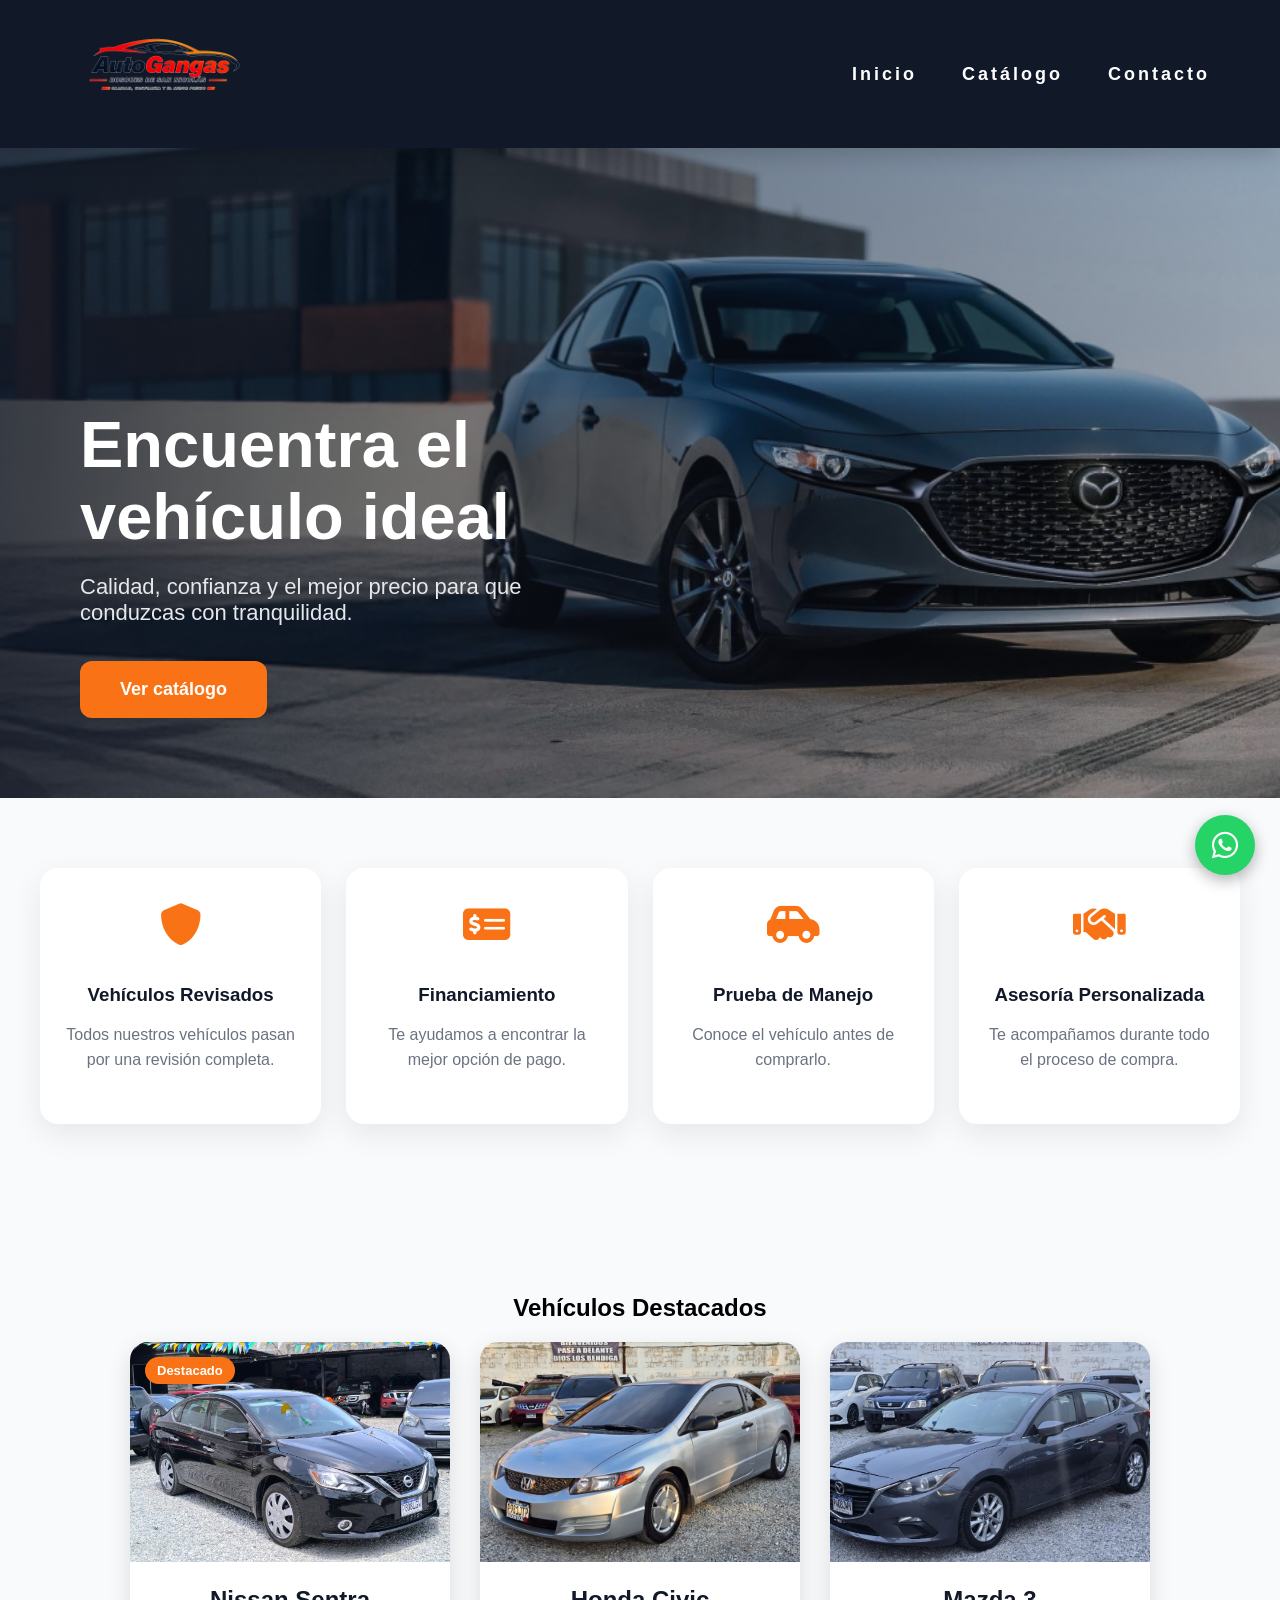
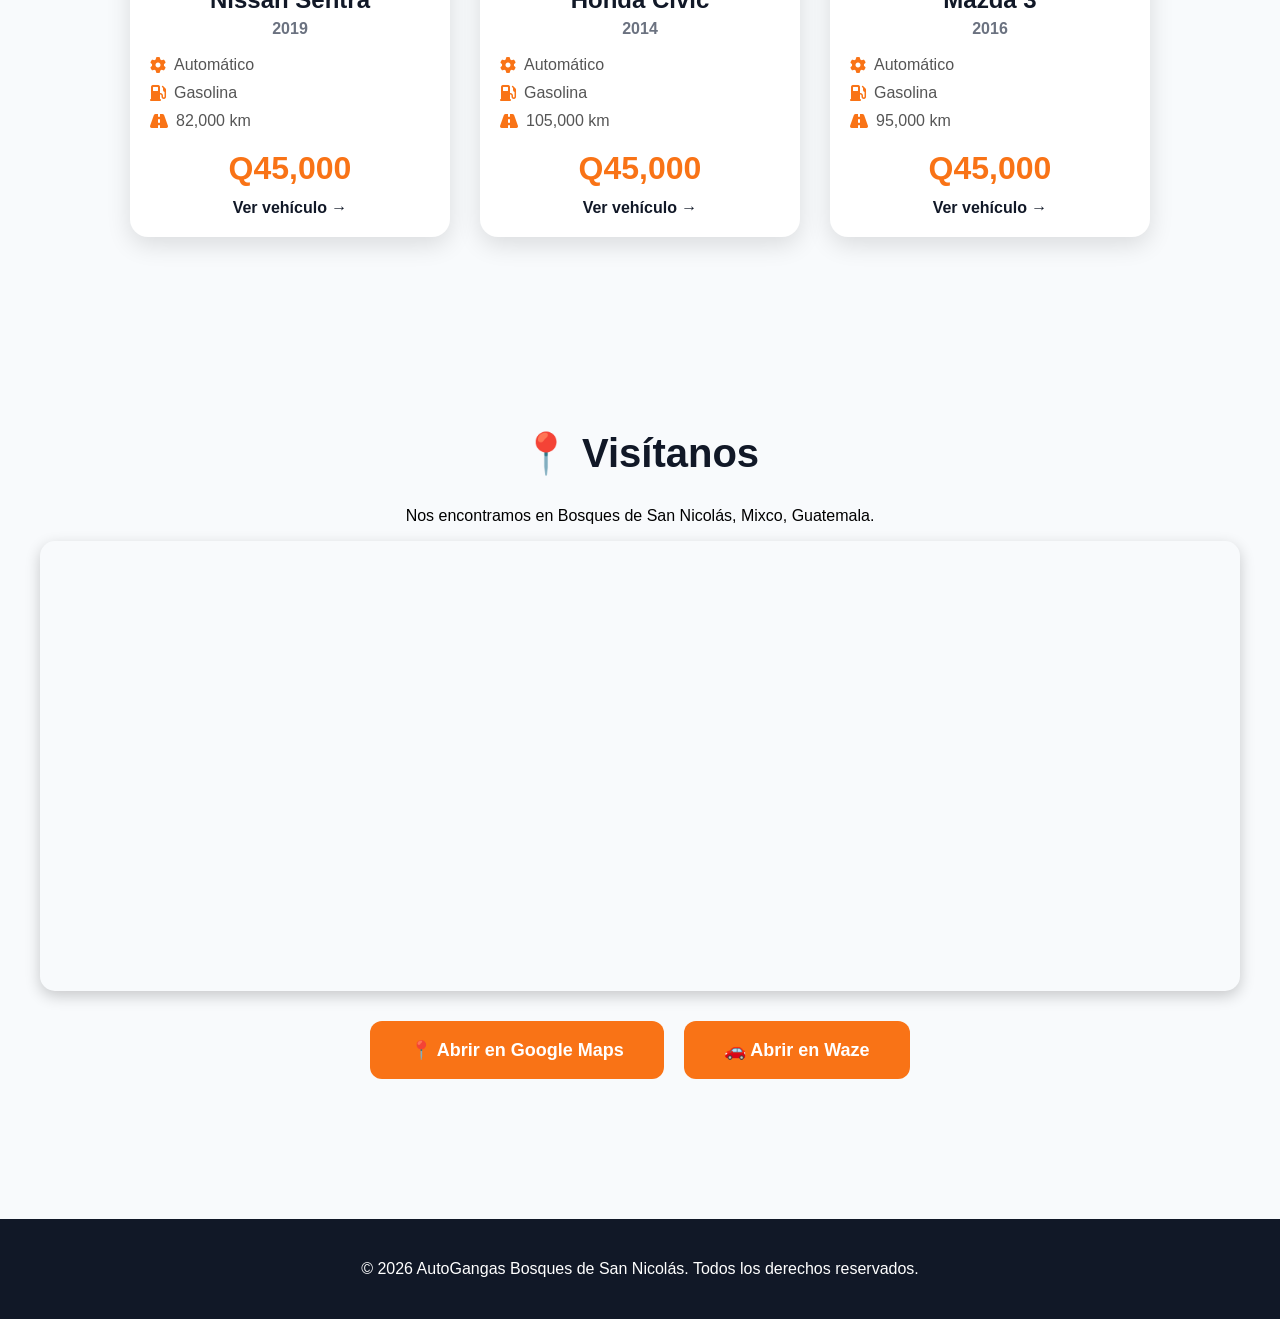
==== index.html @ d7d87138 "Primer commit del proyecto AutoGangas" ====
<!DOCTYPE html>
<html lang="es">
<head>
    <meta charset="UTF-8">
    <meta name="viewport" content="width=device-width, initial-scale=1.0">
    <title>AutoGangas Bosques de San Nicolas</title>
    <link rel="stylesheet" href="https://cdnjs.cloudflare.com/ajax/libs/font-awesome/6.7.2/css/all.min.css">
    <style>
body{
    margin: 0;
    font-family: arial,sans-serif;
    background-color: #f8fafc;
}
.encabezado{
    position:sticky;
    top:0;
    z-index:1000;
    display:flex;
    justify-content:space-between;
    align-items:center;
    padding:12px 70px;
    background:#111827;
    backdrop-filter:blur(8px);
    box-shadow:0 8px 20px rgba(0,0,0,.15);
}
nav{
    display:flex;
    gap:45px;
    align-items: center;
}
nav a{
    position:relative;
    text-decoration:none;
    color:white;
    font-size:18px;
    font-weight:600;
    letter-spacing: 3px;
    transition:.3s;
}
nav a.activo{
    color:#F97316;
}
nav a.activo::after{
    width:100%;
}
.hero{
    position:relative;
    height:580px;
    overflow:hidden;
}
.hero img{
    width:100%;
    height:100%;
    object-fit:cover;
    display:block;
}
    .hero::before{
    content:"";
    position:absolute;
    inset:0;
    background:linear-gradient(
        90deg,
        rgba(17,24,39,.75) 0%,
        rgba(17,24,39,.45) 35%,
        rgba(17,24,39,.15) 100%
    );
    z-index:1;
}
.hero-contenido{
    position:absolute;
    top:50%;
    left:80px;
    transform:translateY(-50%);
    color:white;
    max-width:600px;
}
.hero-contenido h1{
    font-size:68px;
    margin:0;
    line-height:1.1;
}
.hero-contenido p{
     position:absolute;
    left:60px;
    bottom:80px;
    max-width:520px;
}
.boton{
    display:inline-block;
    background:#F97316;
    color:white;
    text-decoration:none;
    padding:18px 40px;
    border-radius:12px;
    font-size:18px;
    font-weight:bold;
    transition:.3s;
}
.boton:hover{
    background:#EA580C;
    transform:translateY(-3px);
    box-shadow:0 12px 30px rgba(249,115,22,.35);
}
.vehiculos{
    padding:80px 40px;
    text-align:center;
    flex-wrap: wrap;
    
}
.footer{
    background:#111827;
    color:white;
    text-align:center;
    padding:25px;
    margin-top:60px;
}
.ubicacion{
    padding:80px 40px;
    text-align:center;
}

.ubicacion h2{
    font-size:40px;
    margin-bottom:30px;
    color:#111827;
}

.ubicacion iframe{
    width:100%;
    max-width:1200px;
    height:450px;
    border-radius:15px;
     display:block;
    margin:0 auto 30px auto;
    box-shadow:0 5px 15px rgba(0,0,0,0.2);
}
.botones-mapa{
    margin-top:25px;
    display:flex;
    justify-content:center;
    gap:20px;
    flex-wrap:wrap;
}
.whatsapp{
    position:fixed;
    right:25px;
    bottom:25px;
    width:60px;
    height:60px;
    background:#25D366;
    color:white;
    border-radius:50%;
    display:flex;
    justify-content:center;
    align-items:center;
    text-decoration:none;
    font-size:30px;
    box-shadow:0 5px 15px rgba(0,0,0,.3);
    z-index:999;
}

.whatsapp:hover{
    transform:scale(1.1);
}
.contenedor-cards{
    display:flex;
    justify-content:center;
    gap:30px;
    flex-wrap:wrap;
}

.card{
    width:320px;
    background:#fff;
    border-radius:18px;
    overflow:hidden;
    text-decoration:none;
    color:inherit;
    position:relative;
    box-shadow:0 8px 25px rgba(0,0,0,.12);
    transition:.3s;
}

.card:hover{
    transform:translateY(-10px);
    box-shadow:0 15px 35px rgba(0,0,0,.18);
}

.card img{
    width:100%;
    height:220px;
    object-fit:cover;
    transition:.3s;
}

.card:hover img{
    transform:scale(1.05);
}

.contenido-card{
    padding:20px;
}

.card h3{
    margin:0;
    font-size:24px;
    color:#111827;
}

.anio{
    color:#6b7280;
    font-weight:bold;
    margin:6px 0 18px;
}

.datos{
    display:flex;
    flex-direction:column;
    gap:10px;
    color:#555;
}

.datos div{
    display:flex;
    align-items:center;
    gap:8px;
}

.datos i{
    color:#F97316;
}

.precio{
    color:#F97316;
    font-size:32px;
    margin:20px 0 12px;
}

.ver-mas{
    font-weight:bold;
    color:#111827;
    transition:.3s;
}

.card:hover .ver-mas{
    color:#F97316;
}

.etiqueta{
    position:absolute;
    top:15px;
    left:15px;
    background:#F97316;
    color:white;
    padding:6px 12px;
    border-radius:20px;
    font-size:13px;
    font-weight:bold;
}.logo{
    width:180px;
    transition:.3s;
}
.logo:hover{
    transform:scale(1.03);
}
nav a::after{
    content:"";
    position:absolute;
    left:50%;
    bottom:-8px;
    width:0;
    height:3px;
    background:#F97316;
    border-radius:10px;
    transform: translateX(-50%);
    transition:.3s;
}
nav a:hover{
    color:#F97316;
}
nav a:hover::after{
    width:100%;
}
.beneficios{
    max-width:1300px;
    margin:70px auto;
    padding:0 30px;

    display:grid;
    grid-template-columns:repeat(4,1fr);
    gap:25px;
}

.beneficio{
    background:white;
    border-radius:18px;
    padding:35px 25px;

    text-align:center;

    box-shadow:0 8px 20px rgba(0,0,0,.08);

    transition:.3s;
}

.beneficio:hover{
    transform:translateY(-8px);
    box-shadow:0 18px 35px rgba(0,0,0,.15);
}

.beneficio i{
    font-size:45px;
    color:#F97316;
    margin-bottom:20px;
}

.beneficio h3{
    margin:0 0 15px;
    color:#111827;
    font-size:23px;
}

.beneficio p{
    color:#6b7280;
    line-height:1.6;
}
.caracteristicas{
    max-width:1200px;
    margin:70px auto;
    padding:0 20px;
    display:grid;
    grid-template-columns:repeat(4,1fr);
    gap:25px;
}

.item{
    background:#fff;
    border-radius:18px;
    padding:35px 25px;
    text-align:center;
    box-shadow:0 10px 30px rgba(0,0,0,.08);
    transition:.3s;
}
.item:hover{
    transform:translateY(-8px);
    box-shadow:0 12px 25px rgba(0,0,0,.18);
}

.item i{
    font-size:42px;
    color:#F97316;
    margin-bottom: 20px;
}
.item h3{
    margin-bottom:12px;
    color:#111827;
}
.item p{
    color:#6b7280;
    line-height:1.6;
}

.item div{
    display:flex;
    flex-direction:column;
}

.item strong{
    font-size:16px;
    color:#111827;
}

.item span{
    font-size:14px;
    color:#6b7280;
}
.hero{
    position:relative;
    height:650px;
    overflow:hidden;
}

.hero-img{
    width:100%;
    height:100%;
    object-fit:cover;
    display:block;
}
.hero-content{
    position:absolute;
    left:80px;
    bottom:80px;
    color:white;
    max-width:520px;
}
.hero-content h1{
    font-size:65px;
    margin:0 0 20px;
    line-height:1.1;
    color:white;
}
.hero-content p{
    font-size:22px;
    color:#e5e7eb;
    margin-bottom:35px;
}
.hero-content{
    z-index:2;
}
@keyframes aparecer{
    from{
        opacity:0;
        transform:translateY(40px);
    }

    to{
        opacity:1;
        transform:translateY(0);
    }
}
.hero-content{
    position:absolute;
    left:80px;
    bottom:80px;
    color:white;

    animation:aparecer 1s ease-out;
}
.boton{
    animation:aparecer 1.4s ease-out;
}
.encabezado{
    animation:aparecer 0.8s ease;
}
.item:nth-child(1){
    animation:aparecer .8s ease forwards;
}
.item:nth-child(2){
    animation:aparecer 1s ease forwards;
}
.item:nth-child(3){
    animation:aparecer 1.2s ease forwards;
}
.item:nth-child(4){
    animation:aparecer 1.4s ease forwards;
}
    </style>
</head>
<body>
    
    <header class="encabezado">
    <a href="index.html">
        <img src="img/logotipo.png" class="logo" alt="AutoGangas">
    </a>
    <nav>
        <a href="index.html">Inicio</a>
        <a href="catalogo.html">Catálogo</a>
        <a href="contactos.html">Contacto</a>
    </nav>
</header>
<main>
    <section class="hero">
    <img src="img/Portada.jpg" alt="Portada">
     <div class="hero-content">

        <h1>Encuentra el vehículo ideal</h1>
        <p>
            Calidad, confianza y el mejor precio para que conduzcas con tranquilidad.
        </p>
        <a href="catalogo.html" class="boton">Ver catálogo</a>
    </div>
    </section>
    <section class="caracteristicas">

    <div class="item">
        <i class="fa-solid fa-shield"></i>
        <h3>Vehículos Revisados</h3>
        <p>Todos nuestros vehículos pasan por una revisión completa.</p>
    </div>

    <div class="item">
        <i class="fa-solid fa-money-check-dollar"></i>
        <h3>Financiamiento</h3>
        <p>Te ayudamos a encontrar la mejor opción de pago.</p>
    </div>

    <div class="item">
        <i class="fa-solid fa-car-side"></i>
        <h3>Prueba de Manejo</h3>
        <p>Conoce el vehículo antes de comprarlo.</p>
    </div>

    <div class="item">
        <i class="fa-solid fa-handshake"></i>
        <h3>Asesoría Personalizada</h3>
        <p>Te acompañamos durante todo el proceso de compra.</p>
    </div>
</section>
</main>
<section class="vehiculos">
    <h2>Vehículos Destacados</h2>
    <div class="contenedor-cards">
        <a href="Nissan.html" class="card">
            <span class="etiqueta">Destacado</span>
            <img src="img/Nissan Sentra.jpeg" alt="Nissan Sentra">
            <div class="contenido-card">
                <h3>Nissan Sentra</h3>
                <p class="anio">2019</p>
                <div class="datos">
                    <div><i class="fa-solid fa-gear"></i> Automático</div>
                    <div><i class="fa-solid fa-gas-pump"></i> Gasolina</div>
                    <div><i class="fa-solid fa-road"></i> 82,000 km</div>
                </div>
                <h2 class="precio">Q45,000</h2>
                <span class="ver-mas">
                    Ver vehículo →
                </span>
            </div>
        </a>
        <a href="civic.html" class="card">
            <img src="img/Honda civic.jpeg" alt="Honda Civic">
            <div class="contenido-card">
                <h3>Honda Civic</h3>
                <p class="anio">2014</p>
                <div class="datos">
                    <div><i class="fa-solid fa-gear"></i> Automático</div>
                    <div><i class="fa-solid fa-gas-pump"></i> Gasolina</div>
                    <div><i class="fa-solid fa-road"></i> 105,000 km</div>
                </div>
                <h2 class="precio">Q45,000</h2>
                <span class="ver-mas">
                    Ver vehículo →
                </span>
            </div>
        </a>
        <a href="Mazda3.html" class="card">
            <img src="img/Mazda 3.jpeg" alt="Mazda 3">
            <div class="contenido-card">
                <h3>Mazda 3</h3>
                <p class="anio">2016</p>
                <div class="datos">
                    <div><i class="fa-solid fa-gear"></i> Automático</div>
                    <div><i class="fa-solid fa-gas-pump"></i> Gasolina</div>
                    <div><i class="fa-solid fa-road"></i> 95,000 km</div>
                </div>
                <h2 class="precio">Q45,000</h2>
                <span class="ver-mas">
                    Ver vehículo →
                </span>
            </div>
        </a>
    </div>
</section>
<section class="ubicacion">
    <h2>📍 Visítanos</h2>
    <p>Nos encontramos en Bosques de San Nicolás, Mixco, Guatemala.</p>
    <iframe
        src="https://www.google.com/maps/embed?pb=!1m18!1m12!1m3!1d1875.0251868804583!2d-90.5644017258512!3d14.659618211588825!2m3!1f0!2f0!3f0!3m2!1i1024!2i768!4f13.1!3m3!1m2!1s0x85899fca4d0e6217%3A0x14c8c0d2090f2ddc!2sImportadora%20LMPJimenez!5e0!3m2!1ses-419!2sgt!4v1783473785289!5m2!1ses-419!2sgt"
        width="100%"
        height="450"
        style="border:0;"
        allowfullscreen=""
        loading="lazy"
        referrerpolicy="strict-origin-when-cross-origin">
    </iframe>
    <div class="botones-mapa">
    <a href="https://maps.google.com/?q=Importadora+LMPJimenez" target="_blank" class="boton">
        📍 Abrir en Google Maps
    </a>

    <a href="https://waze.com/ul?ll=14.659618,-90.564402&navigate=yes" target="_blank" class="boton">
        🚗 Abrir en Waze
    </a>
</div>
</section>
<footer class="footer">
    <p>© 2026 AutoGangas Bosques de San Nicolás. Todos los derechos reservados.</p>
</footer>
<a href="https://wa.me/50234146047" class="whatsapp" target="_blank">
    <i class="fa-brands fa-whatsapp"></i>
</a>
</body>
</html>
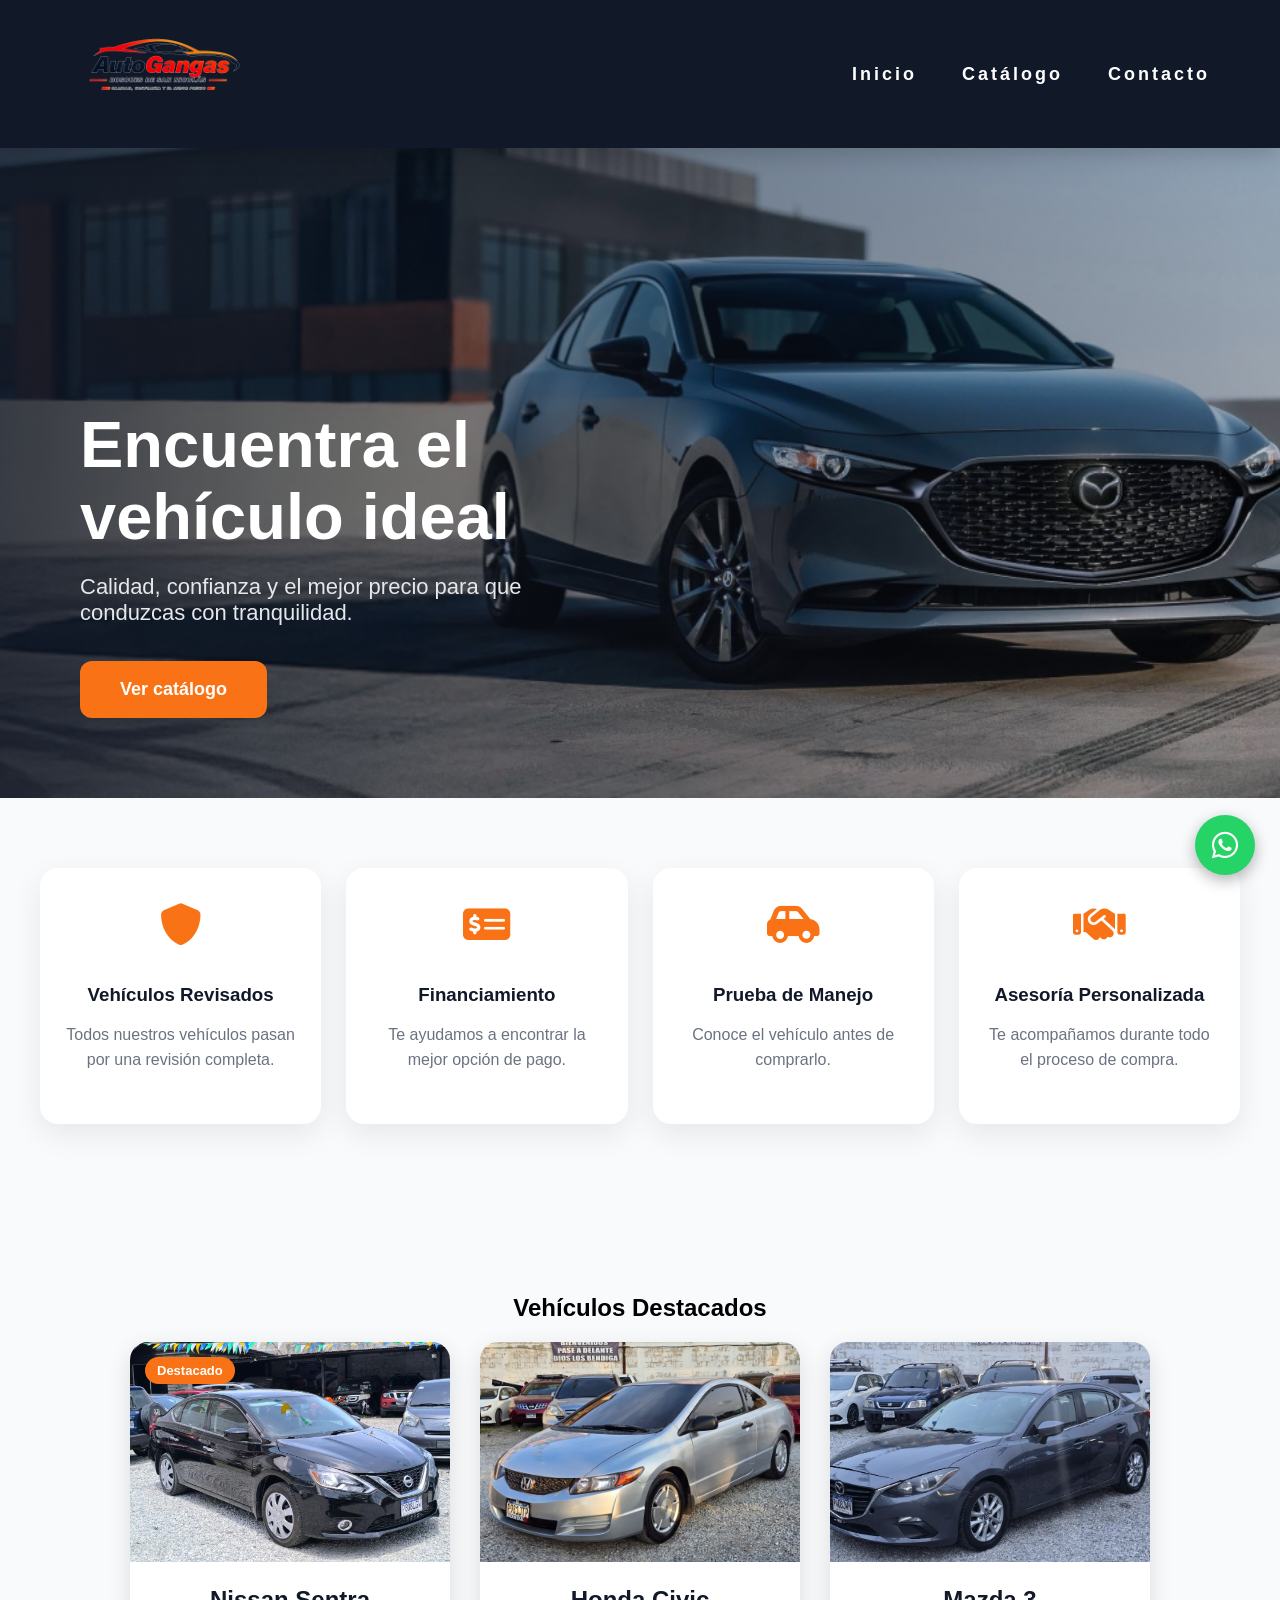
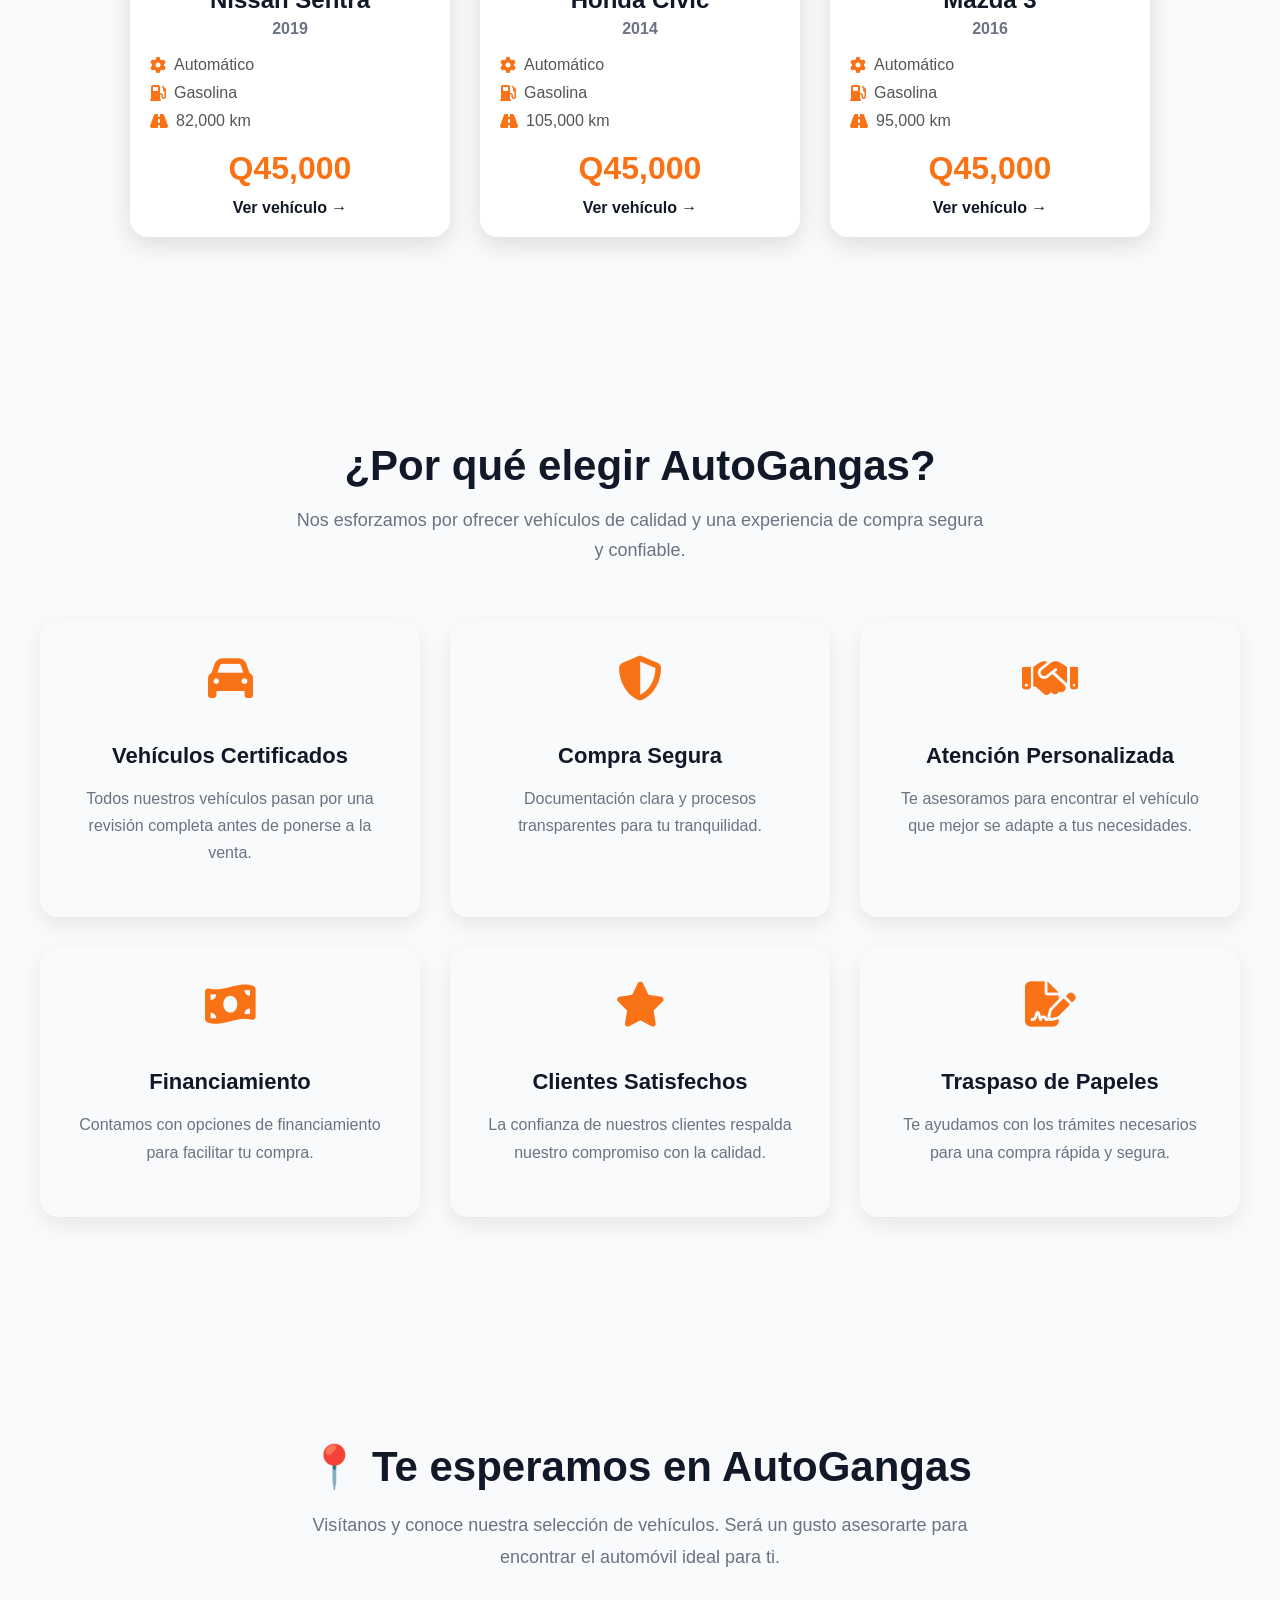
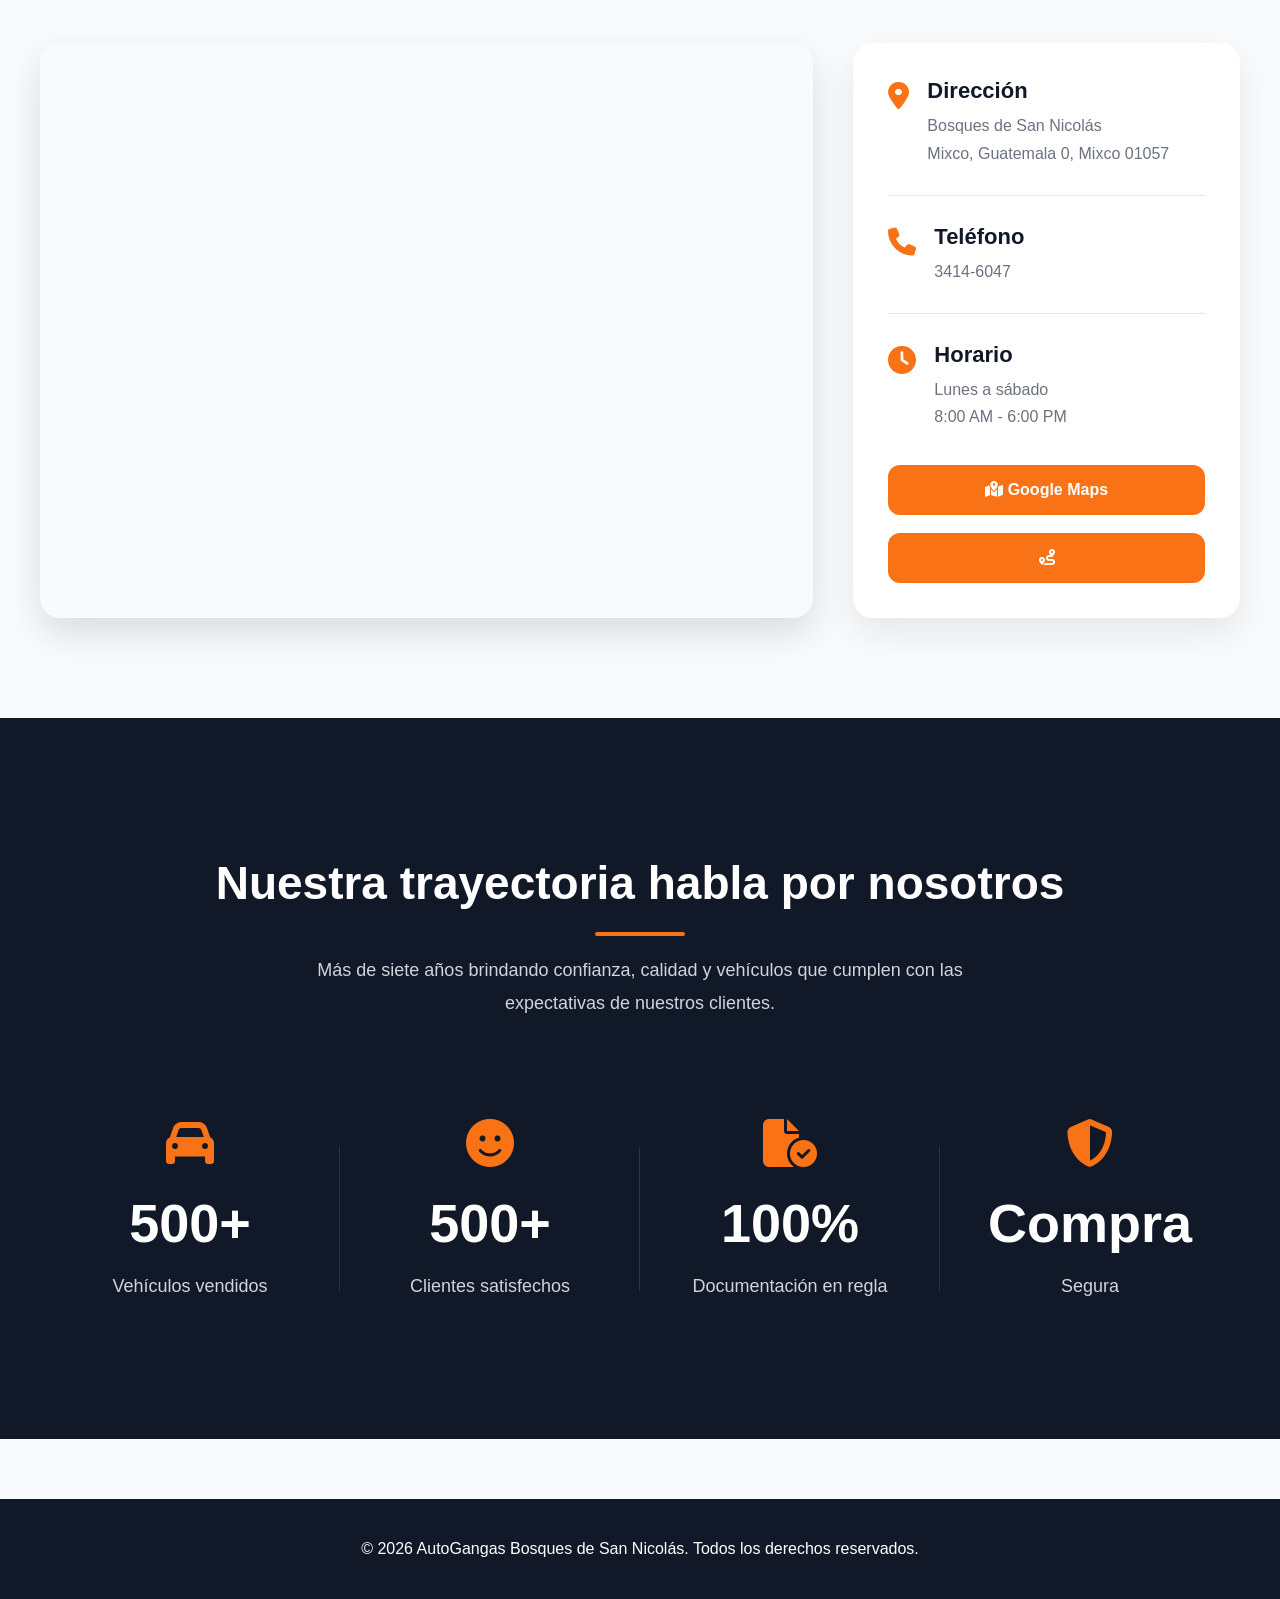
==== commit 14d5d73f: "Mejora del diseño de la página principal" ====
--- a/index.html
+++ b/index.html
@@ -115,31 +115,173 @@
     margin-top:60px;
 }
 .ubicacion{
-    padding:80px 40px;
+
+    padding:100px 40px;
+
+    background:#f8fafc;
+
     text-align:center;
+
 }
 
 .ubicacion h2{
-    font-size:40px;
-    margin-bottom:30px;
+
+    font-size:42px;
+
     color:#111827;
-}
-
-.ubicacion iframe{
+
+    margin-bottom:18px;
+
+}
+
+.subtitulo-ubicacion{
+
+    max-width:700px;
+
+    margin:0 auto 70px;
+
+    color:#6b7280;
+
+    font-size:18px;
+
+    line-height:1.8;
+
+}
+
+.contenedor-ubicacion{
+
+    max-width:1300px;
+
+    margin:auto;
+
+    display:grid;
+
+    grid-template-columns:2fr 1fr;
+
+    gap:40px;
+
+    align-items:stretch;
+
+}
+
+.mapa{
+
+    border-radius:20px;
+
+    overflow:hidden;
+
+    box-shadow:0 15px 35px rgba(0,0,0,.12);
+
+}
+
+.mapa iframe{
+
     width:100%;
-    max-width:1200px;
-    height:450px;
-    border-radius:15px;
-     display:block;
-    margin:0 auto 30px auto;
-    box-shadow:0 5px 15px rgba(0,0,0,0.2);
+
+    height:100%;
+
+    min-height:470px;
+
+    border:0;
+
+}
+
+.info-ubicacion{
+
+    background:white;
+
+    border-radius:20px;
+
+    padding:35px;
+
+    box-shadow:0 15px 35px rgba(0,0,0,.08);
+
+    display:flex;
+
+    flex-direction:column;
+
+    justify-content:space-between;
+
+}
+
+.info-item{
+
+    display:flex;
+
+    gap:18px;
+
+    text-align:left;
+
+    align-items:flex-start;
+
+}
+
+.info-item i{
+
+    font-size:28px;
+
+    color:#F97316;
+
+    margin-top:4px;
+
+}
+.info-item h3{
+    margin:0 0 8px;
+    color:#111827;
+    font-size:22px;
+}
+.info-item p{
+    margin:0;
+    color:#6b7280;
+    line-height:1.7;
+}
+.info-ubicacion hr{
+    border:none;
+    border-top:1px solid #e5e7eb;
+    margin:28px 0;
 }
 .botones-mapa{
-    margin-top:25px;
     display:flex;
-    justify-content:center;
-    gap:20px;
-    flex-wrap:wrap;
+    flex-direction:column;
+    gap:18px;
+    margin-top:35px;
+}
+.botones-mapa a{
+    background:#F97316;
+    color:white;
+    text-decoration:none;
+    padding:16px;
+    border-radius:12px;
+    font-weight:bold;
+    transition:.3s;
+}
+.botones-mapa a:hover{
+
+    background:#ea580c;
+
+    transform:translateY(-3px);
+}
+.mapa{
+    transition:.4s;
+}
+
+.mapa:hover{
+    transform:translateY(-6px);
+}
+.info-ubicacion{
+    transition:.4s;
+}
+
+.info-ubicacion:hover{
+    transform:translateY(-6px);
+}
+.info-item i{
+    transition:.3s;
+}
+
+.info-item:hover i{
+    transform:scale(1.15);
+    color:#ea580c;
 }
 .whatsapp{
     position:fixed;
@@ -443,6 +585,157 @@
 }
 .item:nth-child(4){
     animation:aparecer 1.4s ease forwards;
+}
+.elegirnos{
+    padding:90px 40px;
+    background:#ffffff;
+    text-align:center;
+}
+
+.elegirnos h2{
+    font-size:42px;
+    color:#111827;
+    margin-bottom:15px;
+}
+
+.subtitulo{
+    max-width:700px;
+    margin:0 auto 55px;
+    color:#6b7280;
+    font-size:18px;
+    line-height:1.7;
+}
+
+.contenedor-elegir{
+    max-width:1200px;
+    margin:auto;
+
+    display:grid;
+    grid-template-columns:repeat(3,1fr);
+    gap:30px;
+}
+
+.elegir-card{
+    background:#f8fafc;
+    padding:35px 30px;
+    border-radius:18px;
+    box-shadow:0 8px 20px rgba(0,0,0,.08);
+    transition:.3s;
+}
+
+.elegir-card:hover{
+    transform:translateY(-10px);
+    box-shadow:0 18px 35px rgba(0,0,0,.15);
+}
+
+.elegir-card i{
+    font-size:45px;
+    color:#F97316;
+    margin-bottom:20px;
+}
+
+.elegir-card h3{
+    color:#111827;
+    margin-bottom:15px;
+    font-size:22px;
+}
+
+.elegir-card p{
+    color:#6b7280;
+    line-height:1.7;
+}
+.elegirnos{
+    background:#f8fafc;
+}s
+.estadisticas{
+    background:#111827;
+    padding:100px 40px;
+    text-align:center;
+}
+.estadisticas{
+    background:#111827;
+    padding:100px 40px;
+    text-align:center;
+}
+
+.estadisticas h2{
+    color:white;
+    font-size:46px;
+    margin-bottom:18px;
+}
+
+.estadisticas .subtitulo{
+    max-width:750px;
+    margin:0 auto 80px;
+    color:#d1d5db;
+    font-size:18px;
+    line-height:1.8;
+}
+
+.contenedor-estadisticas{
+    max-width:1200px;
+    margin:auto;
+
+    display:grid;
+    grid-template-columns:repeat(4,1fr);
+}
+
+.estadistica{
+    padding:20px 35px;
+    position:relative;
+    transition:.35s;
+}
+
+.estadistica:not(:last-child)::after{
+    content:"";
+    position:absolute;
+    right:0;
+    top:20%;
+    width:1px;
+    height:60%;
+    background:rgba(255,255,255,.12);
+}
+
+.estadistica i{
+    font-size:48px;
+    color:#F97316;
+    margin-bottom:25px;
+    transition:.35s;
+}
+
+.estadistica h3{
+    color:white;
+    font-size:54px;
+    margin:0;
+    transition:.35s;
+}
+
+.estadistica p{
+    color:#d1d5db;
+    font-size:18px;
+    margin-top:18px;
+    line-height:1.6;
+}
+
+.estadistica:hover{
+    transform:translateY(-8px);
+}
+
+.estadistica:hover i{
+    transform:scale(1.15);
+}
+
+.estadistica:hover h3{
+    color:#F97316;
+}
+.estadisticas h2::after{
+    content:"";
+    display:block;
+    width:90px;
+    height:4px;
+    background:#F97316;
+    margin:22px auto 0;
+    border-radius:20px;
 }
     </style>
 </head>
@@ -551,27 +844,138 @@
         </a>
     </div>
 </section>
+<section class="elegirnos">
+
+    <h2>¿Por qué elegir AutoGangas?</h2>
+
+    <p class="subtitulo">
+        Nos esforzamos por ofrecer vehículos de calidad y una experiencia de compra segura y confiable.
+    </p>
+
+    <div class="contenedor-elegir">
+        <div class="elegir-card">
+            <i class="fa-solid fa-car"></i>
+            <h3>Vehículos Certificados</h3>
+            <p>Todos nuestros vehículos pasan por una revisión completa antes de ponerse a la venta.</p>
+        </div>
+        <div class="elegir-card">
+            <i class="fa-solid fa-shield-halved"></i>
+            <h3>Compra Segura</h3>
+            <p>Documentación clara y procesos transparentes para tu tranquilidad.</p>
+        </div>
+        <div class="elegir-card">
+            <i class="fa-solid fa-handshake"></i>
+            <h3>Atención Personalizada</h3>
+            <p>Te asesoramos para encontrar el vehículo que mejor se adapte a tus necesidades.</p>
+        </div>
+        <div class="elegir-card">
+            <i class="fa-solid fa-money-bill-wave"></i>
+            <h3>Financiamiento</h3>
+            <p>Contamos con opciones de financiamiento para facilitar tu compra.</p>
+        </div>
+        <div class="elegir-card">
+            <i class="fa-solid fa-star"></i>
+            <h3>Clientes Satisfechos</h3>
+            <p>La confianza de nuestros clientes respalda nuestro compromiso con la calidad.</p>
+        </div>
+        <div class="elegir-card">
+            <i class="fa-solid fa-file-signature"></i>
+            <h3>Traspaso de Papeles</h3>
+            <p>Te ayudamos con los trámites necesarios para una compra rápida y segura.</p>
+        </div>
+    </div>
+</section>
 <section class="ubicacion">
-    <h2>📍 Visítanos</h2>
-    <p>Nos encontramos en Bosques de San Nicolás, Mixco, Guatemala.</p>
-    <iframe
-        src="https://www.google.com/maps/embed?pb=!1m18!1m12!1m3!1d1875.0251868804583!2d-90.5644017258512!3d14.659618211588825!2m3!1f0!2f0!3f0!3m2!1i1024!2i768!4f13.1!3m3!1m2!1s0x85899fca4d0e6217%3A0x14c8c0d2090f2ddc!2sImportadora%20LMPJimenez!5e0!3m2!1ses-419!2sgt!4v1783473785289!5m2!1ses-419!2sgt"
-        width="100%"
-        height="450"
-        style="border:0;"
-        allowfullscreen=""
-        loading="lazy"
-        referrerpolicy="strict-origin-when-cross-origin">
-    </iframe>
-    <div class="botones-mapa">
-    <a href="https://maps.google.com/?q=Importadora+LMPJimenez" target="_blank" class="boton">
-        📍 Abrir en Google Maps
-    </a>
-
-    <a href="https://waze.com/ul?ll=14.659618,-90.564402&navigate=yes" target="_blank" class="boton">
-        🚗 Abrir en Waze
-    </a>
+
+    <h2>📍 Te esperamos en AutoGangas</h2>
+    <p class="subtitulo-ubicacion">
+        Visítanos y conoce nuestra selección de vehículos.
+        Será un gusto asesorarte para encontrar el automóvil ideal para ti.
+    </p>
+    <div class="contenedor-ubicacion">
+        <div class="mapa">
+            <iframe
+                src="https://www.google.com/maps/embed?pb=!1m18!1m12!1m3!1d3859.9282923826995!2d-90.56680922629482!3d14.66001077562212!2m3!1f0!2f0!3f0!3m2!1i1024!2i768!4f13.1!3m3!1m2!1s0x85899fca4d0e6217%3A0x14c8c0d2090f2ddc!2sImportadora%20LMPJimenez!5e0!3m2!1ses-419!2sgt!4v1783660788917!5m2!1ses-419!2sgt"
+                width="600"
+                height="450"
+                style="border:0;"
+                allowfullscreen=""
+                loading="lazy"
+                referrerpolicy="strict-origin-when-cross-origin">
+            </iframe>
+        </div>
+        <div class="info-ubicacion">
+            <div class="info-item">
+                <i class="fa-solid fa-location-dot"></i>
+                <div>
+                    <h3>Dirección</h3>
+                    <p>Bosques de San Nicolás<br>Mixco, Guatemala 0, Mixco 01057</p>
+                </div>
+            </div>
+            <hr>
+            <div class="info-item">
+                <i class="fa-solid fa-phone"></i>
+                <div>
+                    <h3>Teléfono</h3>
+                    <p>3414-6047</p>
+                </div>
+            </div>
+            <hr>
+            <div class="info-item">
+                <i class="fa-solid fa-clock"></i>
+                <div>
+                    <h3>Horario</h3>
+                    <p>Lunes a sábado<br>8:00 AM - 6:00 PM</p>
+                </div>
+            </div>
+            <div class="botones-mapa">
+                <a href="https://maps.app.goo.gl/xR8wgXMD8mTt2gDJ7" target="_blank">
+                    <i class="fa-solid fa-map-location-dot"></i>
+                    Google Maps
+                </a>
+                <a href="https://waze.com/ul?ll=14.660011%2C-90.566809&navigate=yes&zoom=17" target="_blank">
+                    <i class="fa-solid fa-route"></i>
+                </a>
+            </div>
+        </div>
+    </div>
+</section>
+<section class="estadisticas">
+
+    <h2>Nuestra trayectoria habla por nosotros</h2>
+
+    <p class="subtitulo">
+        Más de siete años brindando confianza, calidad y vehículos que cumplen con las expectativas de nuestros clientes.
+    </p>
+
+    <div class="contenedor-estadisticas">
+
+    <div class="estadistica">
+        <i class="fa-solid fa-car"></i>
+        <h3>500+</h3>
+        <p>Vehículos vendidos</p>
+    </div>
+
+    <div class="estadistica">
+        <i class="fa-solid fa-face-smile"></i>
+        <h3>500+</h3>
+        <p>Clientes satisfechos</p>
+    </div>
+
+    <div class="estadistica">
+        <i class="fa-solid fa-file-circle-check"></i>
+        <h3>100%</h3>
+        <p>Documentación en regla</p>
+    </div>
+
+    <div class="estadistica">
+        <i class="fa-solid fa-shield-halved"></i>
+        <h3>Compra</h3>
+        <p>Segura</p>
+    </div>
+
 </div>
+
 </section>
 <footer class="footer">
     <p>© 2026 AutoGangas Bosques de San Nicolás. Todos los derechos reservados.</p>
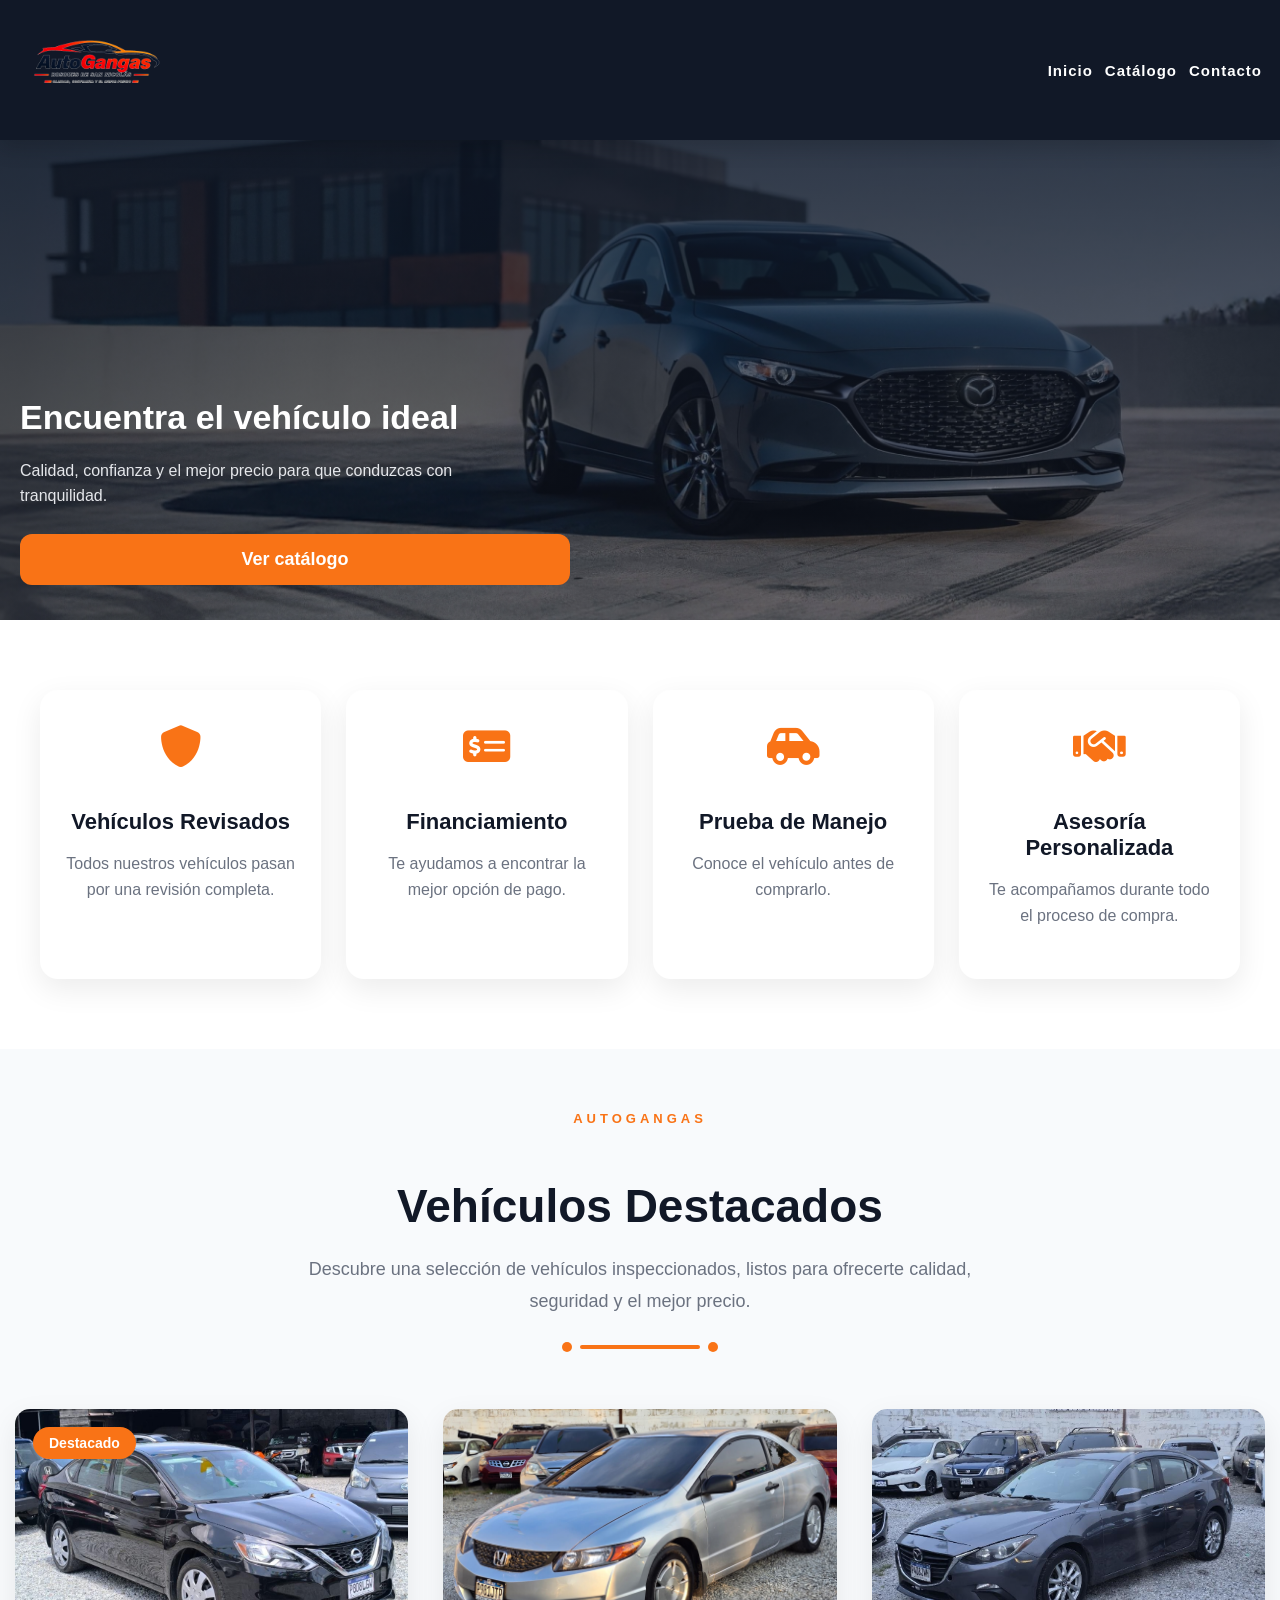
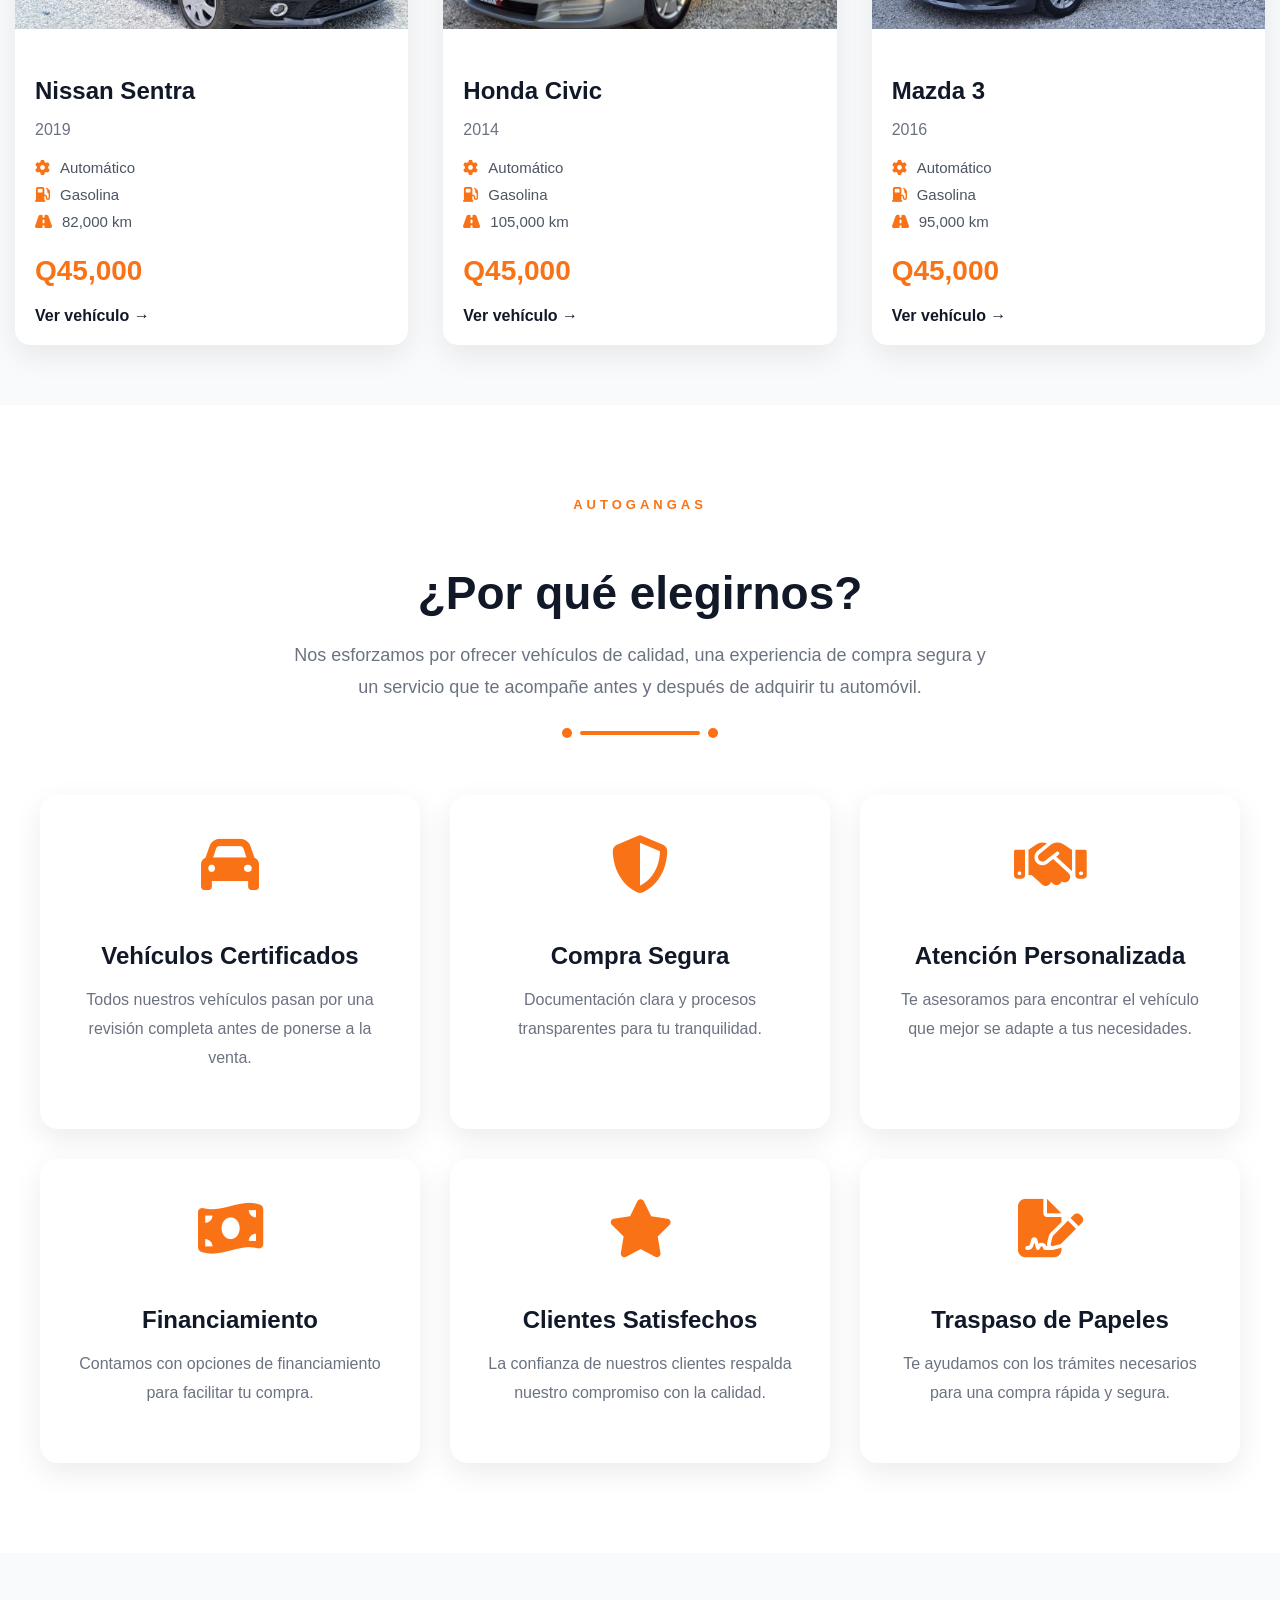
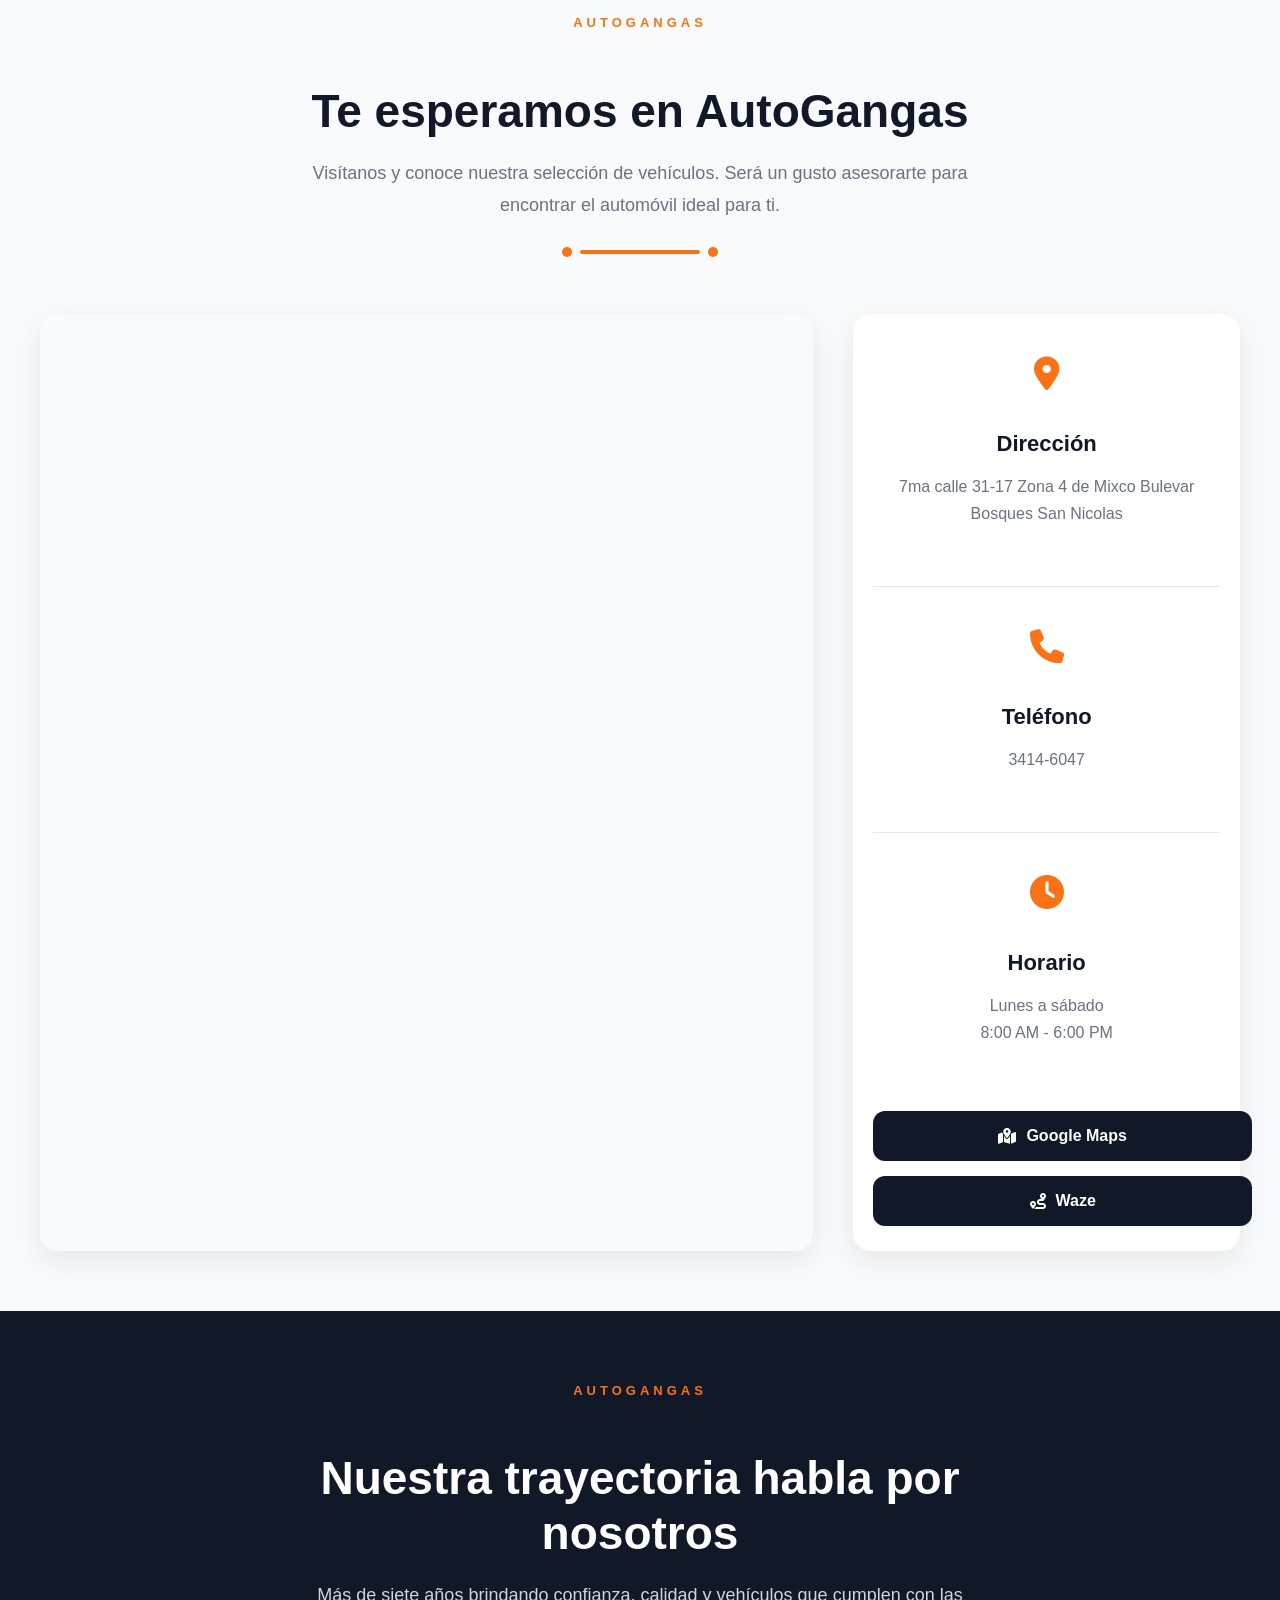
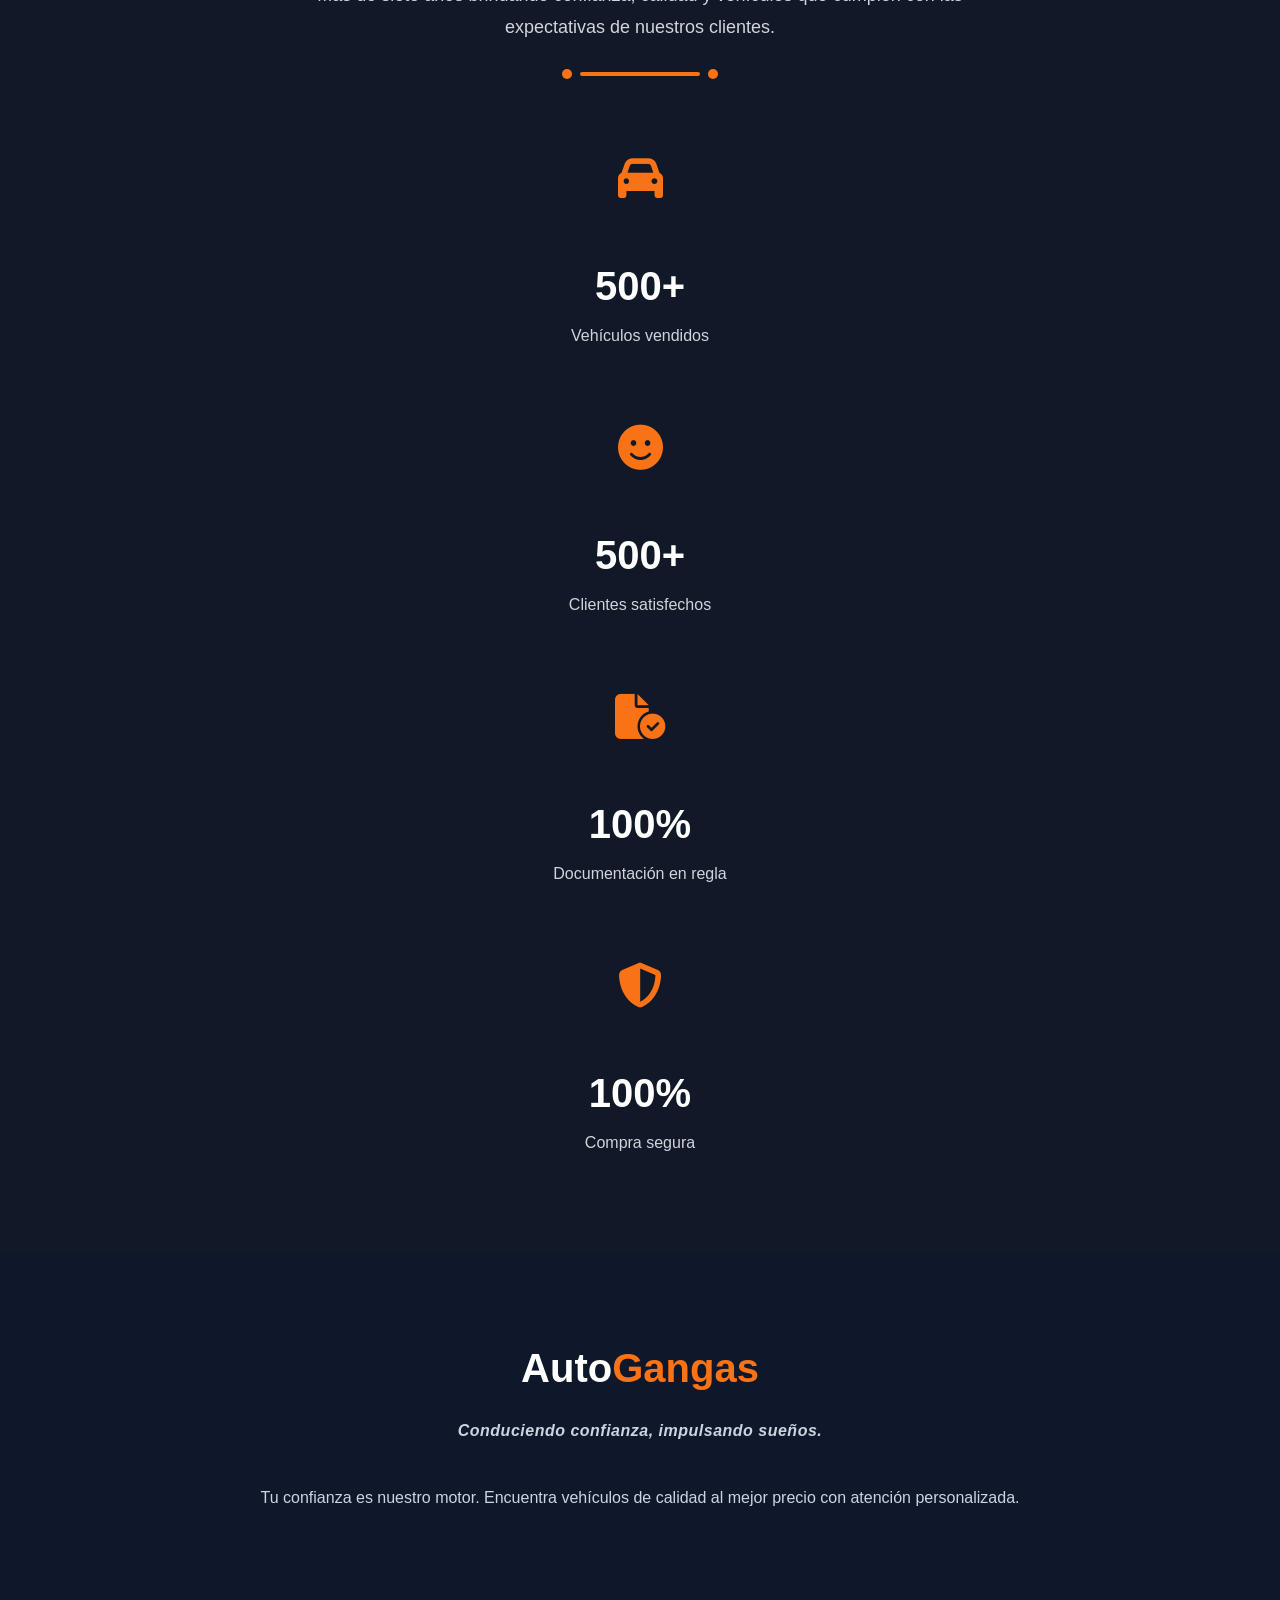
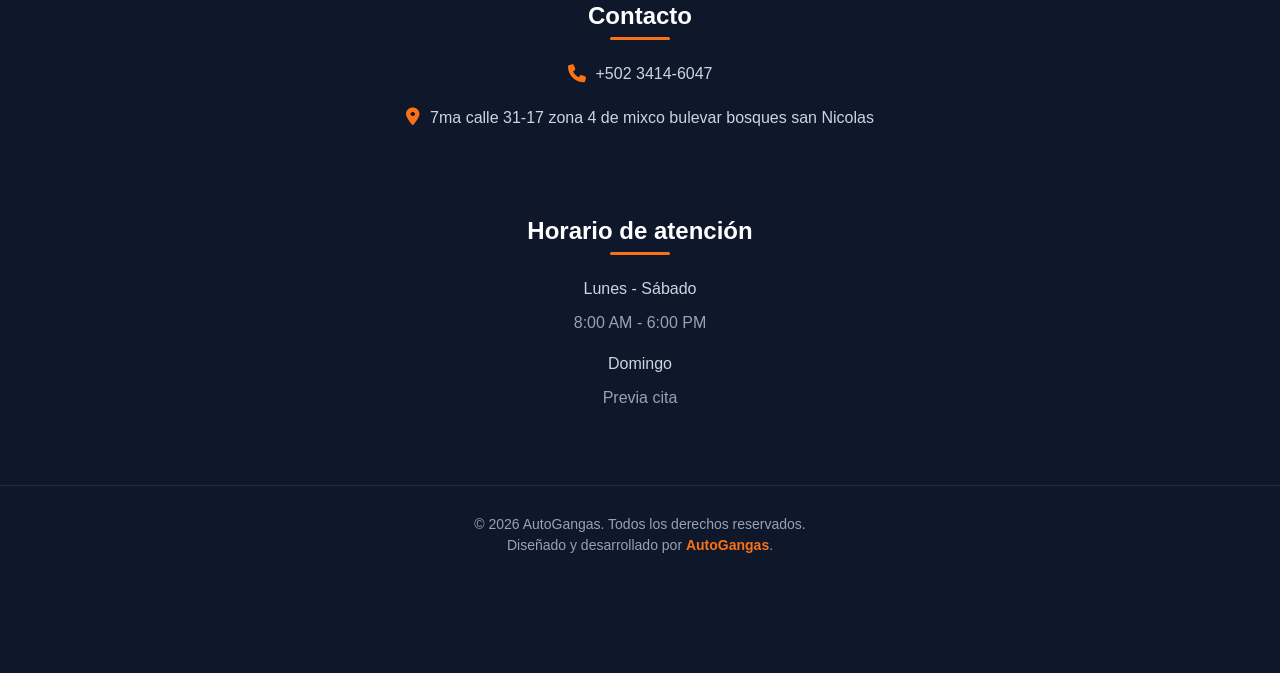
==== commit 16e7cb62: "mejoras de diseño y responsive de la pagina principal" ====
--- a/index.html
+++ b/index.html
@@ -5,739 +5,8 @@
     <meta name="viewport" content="width=device-width, initial-scale=1.0">
     <title>AutoGangas Bosques de San Nicolas</title>
     <link rel="stylesheet" href="https://cdnjs.cloudflare.com/ajax/libs/font-awesome/6.7.2/css/all.min.css">
-    <style>
-body{
-    margin: 0;
-    font-family: arial,sans-serif;
-    background-color: #f8fafc;
-}
-.encabezado{
-    position:sticky;
-    top:0;
-    z-index:1000;
-    display:flex;
-    justify-content:space-between;
-    align-items:center;
-    padding:12px 70px;
-    background:#111827;
-    backdrop-filter:blur(8px);
-    box-shadow:0 8px 20px rgba(0,0,0,.15);
-}
-nav{
-    display:flex;
-    gap:45px;
-    align-items: center;
-}
-nav a{
-    position:relative;
-    text-decoration:none;
-    color:white;
-    font-size:18px;
-    font-weight:600;
-    letter-spacing: 3px;
-    transition:.3s;
-}
-nav a.activo{
-    color:#F97316;
-}
-nav a.activo::after{
-    width:100%;
-}
-.hero{
-    position:relative;
-    height:580px;
-    overflow:hidden;
-}
-.hero img{
-    width:100%;
-    height:100%;
-    object-fit:cover;
-    display:block;
-}
-    .hero::before{
-    content:"";
-    position:absolute;
-    inset:0;
-    background:linear-gradient(
-        90deg,
-        rgba(17,24,39,.75) 0%,
-        rgba(17,24,39,.45) 35%,
-        rgba(17,24,39,.15) 100%
-    );
-    z-index:1;
-}
-.hero-contenido{
-    position:absolute;
-    top:50%;
-    left:80px;
-    transform:translateY(-50%);
-    color:white;
-    max-width:600px;
-}
-.hero-contenido h1{
-    font-size:68px;
-    margin:0;
-    line-height:1.1;
-}
-.hero-contenido p{
-     position:absolute;
-    left:60px;
-    bottom:80px;
-    max-width:520px;
-}
-.boton{
-    display:inline-block;
-    background:#F97316;
-    color:white;
-    text-decoration:none;
-    padding:18px 40px;
-    border-radius:12px;
-    font-size:18px;
-    font-weight:bold;
-    transition:.3s;
-}
-.boton:hover{
-    background:#EA580C;
-    transform:translateY(-3px);
-    box-shadow:0 12px 30px rgba(249,115,22,.35);
-}
-.vehiculos{
-    padding:80px 40px;
-    text-align:center;
-    flex-wrap: wrap;
-    
-}
-.footer{
-    background:#111827;
-    color:white;
-    text-align:center;
-    padding:25px;
-    margin-top:60px;
-}
-.ubicacion{
-
-    padding:100px 40px;
-
-    background:#f8fafc;
-
-    text-align:center;
-
-}
-
-.ubicacion h2{
-
-    font-size:42px;
-
-    color:#111827;
-
-    margin-bottom:18px;
-
-}
-
-.subtitulo-ubicacion{
-
-    max-width:700px;
-
-    margin:0 auto 70px;
-
-    color:#6b7280;
-
-    font-size:18px;
-
-    line-height:1.8;
-
-}
-
-.contenedor-ubicacion{
-
-    max-width:1300px;
-
-    margin:auto;
-
-    display:grid;
-
-    grid-template-columns:2fr 1fr;
-
-    gap:40px;
-
-    align-items:stretch;
-
-}
-
-.mapa{
-
-    border-radius:20px;
-
-    overflow:hidden;
-
-    box-shadow:0 15px 35px rgba(0,0,0,.12);
-
-}
-
-.mapa iframe{
-
-    width:100%;
-
-    height:100%;
-
-    min-height:470px;
-
-    border:0;
-
-}
-
-.info-ubicacion{
-
-    background:white;
-
-    border-radius:20px;
-
-    padding:35px;
-
-    box-shadow:0 15px 35px rgba(0,0,0,.08);
-
-    display:flex;
-
-    flex-direction:column;
-
-    justify-content:space-between;
-
-}
-
-.info-item{
-
-    display:flex;
-
-    gap:18px;
-
-    text-align:left;
-
-    align-items:flex-start;
-
-}
-
-.info-item i{
-
-    font-size:28px;
-
-    color:#F97316;
-
-    margin-top:4px;
-
-}
-.info-item h3{
-    margin:0 0 8px;
-    color:#111827;
-    font-size:22px;
-}
-.info-item p{
-    margin:0;
-    color:#6b7280;
-    line-height:1.7;
-}
-.info-ubicacion hr{
-    border:none;
-    border-top:1px solid #e5e7eb;
-    margin:28px 0;
-}
-.botones-mapa{
-    display:flex;
-    flex-direction:column;
-    gap:18px;
-    margin-top:35px;
-}
-.botones-mapa a{
-    background:#F97316;
-    color:white;
-    text-decoration:none;
-    padding:16px;
-    border-radius:12px;
-    font-weight:bold;
-    transition:.3s;
-}
-.botones-mapa a:hover{
-
-    background:#ea580c;
-
-    transform:translateY(-3px);
-}
-.mapa{
-    transition:.4s;
-}
-
-.mapa:hover{
-    transform:translateY(-6px);
-}
-.info-ubicacion{
-    transition:.4s;
-}
-
-.info-ubicacion:hover{
-    transform:translateY(-6px);
-}
-.info-item i{
-    transition:.3s;
-}
-
-.info-item:hover i{
-    transform:scale(1.15);
-    color:#ea580c;
-}
-.whatsapp{
-    position:fixed;
-    right:25px;
-    bottom:25px;
-    width:60px;
-    height:60px;
-    background:#25D366;
-    color:white;
-    border-radius:50%;
-    display:flex;
-    justify-content:center;
-    align-items:center;
-    text-decoration:none;
-    font-size:30px;
-    box-shadow:0 5px 15px rgba(0,0,0,.3);
-    z-index:999;
-}
-
-.whatsapp:hover{
-    transform:scale(1.1);
-}
-.contenedor-cards{
-    display:flex;
-    justify-content:center;
-    gap:30px;
-    flex-wrap:wrap;
-}
-
-.card{
-    width:320px;
-    background:#fff;
-    border-radius:18px;
-    overflow:hidden;
-    text-decoration:none;
-    color:inherit;
-    position:relative;
-    box-shadow:0 8px 25px rgba(0,0,0,.12);
-    transition:.3s;
-}
-
-.card:hover{
-    transform:translateY(-10px);
-    box-shadow:0 15px 35px rgba(0,0,0,.18);
-}
-
-.card img{
-    width:100%;
-    height:220px;
-    object-fit:cover;
-    transition:.3s;
-}
-
-.card:hover img{
-    transform:scale(1.05);
-}
-
-.contenido-card{
-    padding:20px;
-}
-
-.card h3{
-    margin:0;
-    font-size:24px;
-    color:#111827;
-}
-
-.anio{
-    color:#6b7280;
-    font-weight:bold;
-    margin:6px 0 18px;
-}
-
-.datos{
-    display:flex;
-    flex-direction:column;
-    gap:10px;
-    color:#555;
-}
-
-.datos div{
-    display:flex;
-    align-items:center;
-    gap:8px;
-}
-
-.datos i{
-    color:#F97316;
-}
-
-.precio{
-    color:#F97316;
-    font-size:32px;
-    margin:20px 0 12px;
-}
-
-.ver-mas{
-    font-weight:bold;
-    color:#111827;
-    transition:.3s;
-}
-
-.card:hover .ver-mas{
-    color:#F97316;
-}
-
-.etiqueta{
-    position:absolute;
-    top:15px;
-    left:15px;
-    background:#F97316;
-    color:white;
-    padding:6px 12px;
-    border-radius:20px;
-    font-size:13px;
-    font-weight:bold;
-}.logo{
-    width:180px;
-    transition:.3s;
-}
-.logo:hover{
-    transform:scale(1.03);
-}
-nav a::after{
-    content:"";
-    position:absolute;
-    left:50%;
-    bottom:-8px;
-    width:0;
-    height:3px;
-    background:#F97316;
-    border-radius:10px;
-    transform: translateX(-50%);
-    transition:.3s;
-}
-nav a:hover{
-    color:#F97316;
-}
-nav a:hover::after{
-    width:100%;
-}
-.beneficios{
-    max-width:1300px;
-    margin:70px auto;
-    padding:0 30px;
-
-    display:grid;
-    grid-template-columns:repeat(4,1fr);
-    gap:25px;
-}
-
-.beneficio{
-    background:white;
-    border-radius:18px;
-    padding:35px 25px;
-
-    text-align:center;
-
-    box-shadow:0 8px 20px rgba(0,0,0,.08);
-
-    transition:.3s;
-}
-
-.beneficio:hover{
-    transform:translateY(-8px);
-    box-shadow:0 18px 35px rgba(0,0,0,.15);
-}
-
-.beneficio i{
-    font-size:45px;
-    color:#F97316;
-    margin-bottom:20px;
-}
-
-.beneficio h3{
-    margin:0 0 15px;
-    color:#111827;
-    font-size:23px;
-}
-
-.beneficio p{
-    color:#6b7280;
-    line-height:1.6;
-}
-.caracteristicas{
-    max-width:1200px;
-    margin:70px auto;
-    padding:0 20px;
-    display:grid;
-    grid-template-columns:repeat(4,1fr);
-    gap:25px;
-}
-
-.item{
-    background:#fff;
-    border-radius:18px;
-    padding:35px 25px;
-    text-align:center;
-    box-shadow:0 10px 30px rgba(0,0,0,.08);
-    transition:.3s;
-}
-.item:hover{
-    transform:translateY(-8px);
-    box-shadow:0 12px 25px rgba(0,0,0,.18);
-}
-
-.item i{
-    font-size:42px;
-    color:#F97316;
-    margin-bottom: 20px;
-}
-.item h3{
-    margin-bottom:12px;
-    color:#111827;
-}
-.item p{
-    color:#6b7280;
-    line-height:1.6;
-}
-
-.item div{
-    display:flex;
-    flex-direction:column;
-}
-
-.item strong{
-    font-size:16px;
-    color:#111827;
-}
-
-.item span{
-    font-size:14px;
-    color:#6b7280;
-}
-.hero{
-    position:relative;
-    height:650px;
-    overflow:hidden;
-}
-
-.hero-img{
-    width:100%;
-    height:100%;
-    object-fit:cover;
-    display:block;
-}
-.hero-content{
-    position:absolute;
-    left:80px;
-    bottom:80px;
-    color:white;
-    max-width:520px;
-}
-.hero-content h1{
-    font-size:65px;
-    margin:0 0 20px;
-    line-height:1.1;
-    color:white;
-}
-.hero-content p{
-    font-size:22px;
-    color:#e5e7eb;
-    margin-bottom:35px;
-}
-.hero-content{
-    z-index:2;
-}
-@keyframes aparecer{
-    from{
-        opacity:0;
-        transform:translateY(40px);
-    }
-
-    to{
-        opacity:1;
-        transform:translateY(0);
-    }
-}
-.hero-content{
-    position:absolute;
-    left:80px;
-    bottom:80px;
-    color:white;
-
-    animation:aparecer 1s ease-out;
-}
-.boton{
-    animation:aparecer 1.4s ease-out;
-}
-.encabezado{
-    animation:aparecer 0.8s ease;
-}
-.item:nth-child(1){
-    animation:aparecer .8s ease forwards;
-}
-.item:nth-child(2){
-    animation:aparecer 1s ease forwards;
-}
-.item:nth-child(3){
-    animation:aparecer 1.2s ease forwards;
-}
-.item:nth-child(4){
-    animation:aparecer 1.4s ease forwards;
-}
-.elegirnos{
-    padding:90px 40px;
-    background:#ffffff;
-    text-align:center;
-}
-
-.elegirnos h2{
-    font-size:42px;
-    color:#111827;
-    margin-bottom:15px;
-}
-
-.subtitulo{
-    max-width:700px;
-    margin:0 auto 55px;
-    color:#6b7280;
-    font-size:18px;
-    line-height:1.7;
-}
-
-.contenedor-elegir{
-    max-width:1200px;
-    margin:auto;
-
-    display:grid;
-    grid-template-columns:repeat(3,1fr);
-    gap:30px;
-}
-
-.elegir-card{
-    background:#f8fafc;
-    padding:35px 30px;
-    border-radius:18px;
-    box-shadow:0 8px 20px rgba(0,0,0,.08);
-    transition:.3s;
-}
-
-.elegir-card:hover{
-    transform:translateY(-10px);
-    box-shadow:0 18px 35px rgba(0,0,0,.15);
-}
-
-.elegir-card i{
-    font-size:45px;
-    color:#F97316;
-    margin-bottom:20px;
-}
-
-.elegir-card h3{
-    color:#111827;
-    margin-bottom:15px;
-    font-size:22px;
-}
-
-.elegir-card p{
-    color:#6b7280;
-    line-height:1.7;
-}
-.elegirnos{
-    background:#f8fafc;
-}s
-.estadisticas{
-    background:#111827;
-    padding:100px 40px;
-    text-align:center;
-}
-.estadisticas{
-    background:#111827;
-    padding:100px 40px;
-    text-align:center;
-}
-
-.estadisticas h2{
-    color:white;
-    font-size:46px;
-    margin-bottom:18px;
-}
-
-.estadisticas .subtitulo{
-    max-width:750px;
-    margin:0 auto 80px;
-    color:#d1d5db;
-    font-size:18px;
-    line-height:1.8;
-}
-
-.contenedor-estadisticas{
-    max-width:1200px;
-    margin:auto;
-
-    display:grid;
-    grid-template-columns:repeat(4,1fr);
-}
-
-.estadistica{
-    padding:20px 35px;
-    position:relative;
-    transition:.35s;
-}
-
-.estadistica:not(:last-child)::after{
-    content:"";
-    position:absolute;
-    right:0;
-    top:20%;
-    width:1px;
-    height:60%;
-    background:rgba(255,255,255,.12);
-}
-
-.estadistica i{
-    font-size:48px;
-    color:#F97316;
-    margin-bottom:25px;
-    transition:.35s;
-}
-
-.estadistica h3{
-    color:white;
-    font-size:54px;
-    margin:0;
-    transition:.35s;
-}
-
-.estadistica p{
-    color:#d1d5db;
-    font-size:18px;
-    margin-top:18px;
-    line-height:1.6;
-}
-
-.estadistica:hover{
-    transform:translateY(-8px);
-}
-
-.estadistica:hover i{
-    transform:scale(1.15);
-}
-
-.estadistica:hover h3{
-    color:#F97316;
-}
-.estadisticas h2::after{
-    content:"";
-    display:block;
-    width:90px;
-    height:4px;
-    background:#F97316;
-    margin:22px auto 0;
-    border-radius:20px;
-}
-    </style>
+    <link rel="stylesheet" href="CSS/style.css">
+    <link rel="stylesheet" href="CSS/responsive.css">
 </head>
 <body>
     
@@ -789,9 +58,19 @@
         <p>Te acompañamos durante todo el proceso de compra.</p>
     </div>
 </section>
-</main>
+
 <section class="vehiculos">
-    <h2>Vehículos Destacados</h2>
+  <div class="encabezado-seccion">
+    <span class="etiqueta-seccion">AUTOGANGAS</span>
+    <h2 class="titulo-seccion">
+        Vehículos Destacados
+    </h2>
+    <p class="descripcion-seccion">
+        Descubre una selección de vehículos inspeccionados,
+        listos para ofrecerte calidad, seguridad y el mejor precio.
+    </p>
+    <div class="linea-seccion"></div>
+</div>
     <div class="contenedor-cards">
         <a href="Nissan.html" class="card">
             <span class="etiqueta">Destacado</span>
@@ -845,14 +124,21 @@
     </div>
 </section>
 <section class="elegirnos">
-
-    <h2>¿Por qué elegir AutoGangas?</h2>
-
-    <p class="subtitulo">
-        Nos esforzamos por ofrecer vehículos de calidad y una experiencia de compra segura y confiable.
-    </p>
-
-    <div class="contenedor-elegir">
+    <div class="encabezado-seccion">
+        <span class="etiqueta-seccion">
+            AUTOGANGAS
+        </span>
+        <h2 class="titulo-seccion">
+            ¿Por qué elegirnos?
+        </h2>
+        <p class="descripcion-seccion">
+            Nos esforzamos por ofrecer vehículos de calidad,
+            una experiencia de compra segura y un servicio
+            que te acompañe antes y después de adquirir tu automóvil.
+        </p>
+        <div class="linea-seccion"></div>
+    </div>
+     <div class="contenedor-elegir">
         <div class="elegir-card">
             <i class="fa-solid fa-car"></i>
             <h3>Vehículos Certificados</h3>
@@ -886,12 +172,19 @@
     </div>
 </section>
 <section class="ubicacion">
-
-    <h2>📍 Te esperamos en AutoGangas</h2>
-    <p class="subtitulo-ubicacion">
-        Visítanos y conoce nuestra selección de vehículos.
-        Será un gusto asesorarte para encontrar el automóvil ideal para ti.
-    </p>
+    <div class="encabezado-seccion">
+        <span class="etiqueta-seccion">
+            AUTOGANGAS
+        </span>
+        <h2 class="titulo-seccion">
+            Te esperamos en AutoGangas
+        </h2>
+        <p class="descripcion-seccion">
+            Visítanos y conoce nuestra selección de vehículos.
+            Será un gusto asesorarte para encontrar el automóvil ideal para ti.
+        </p>
+        <div class="linea-seccion"></div>
+    </div>
     <div class="contenedor-ubicacion">
         <div class="mapa">
             <iframe
@@ -907,9 +200,13 @@
         <div class="info-ubicacion">
             <div class="info-item">
                 <i class="fa-solid fa-location-dot"></i>
+
                 <div>
                     <h3>Dirección</h3>
-                    <p>Bosques de San Nicolás<br>Mixco, Guatemala 0, Mixco 01057</p>
+                    <p>
+                        7ma calle 31-17 Zona 4 de Mixco Bulevar Bosques San Nicolas<br>
+                        
+                    </p>
                 </div>
             </div>
             <hr>
@@ -925,7 +222,10 @@
                 <i class="fa-solid fa-clock"></i>
                 <div>
                     <h3>Horario</h3>
-                    <p>Lunes a sábado<br>8:00 AM - 6:00 PM</p>
+                    <p>
+                        Lunes a sábado<br>
+                        8:00 AM - 6:00 PM
+                    </p>
                 </div>
             </div>
             <div class="botones-mapa">
@@ -935,53 +235,114 @@
                 </a>
                 <a href="https://waze.com/ul?ll=14.660011%2C-90.566809&navigate=yes&zoom=17" target="_blank">
                     <i class="fa-solid fa-route"></i>
+                    Waze
                 </a>
             </div>
         </div>
     </div>
 </section>
+
+
+
+
 <section class="estadisticas">
-
-    <h2>Nuestra trayectoria habla por nosotros</h2>
-
-    <p class="subtitulo">
-        Más de siete años brindando confianza, calidad y vehículos que cumplen con las expectativas de nuestros clientes.
+    <div class="encabezado-seccion">
+        <span class="etiqueta-seccion">
+            AUTOGANGAS
+        </span>
+        <h2 class="titulo-seccion titulo-blanco">
+            Nuestra trayectoria habla por nosotros
+        </h2>
+        <p class="descripcion-seccion descripcion-blanca">
+            Más de siete años brindando confianza, calidad y vehículos que cumplen con las expectativas de nuestros clientes.
+        </p>
+        <div class="linea-seccion"></div>
+    </div>
+    <div class="contenedor-estadisticas">
+        <div class="estadistica">
+            <i class="fa-solid fa-car"></i>
+            <h3>500+</h3>
+            <p>Vehículos vendidos</p>
+        </div>
+        <div class="estadistica">
+            <i class="fa-solid fa-face-smile"></i>
+            <h3>500+</h3>
+            <p>Clientes satisfechos</p>
+        </div>
+        <div class="estadistica">
+            <i class="fa-solid fa-file-circle-check"></i>
+            <h3>100%</h3>
+            <p>Documentación en regla</p>
+        </div>
+        <div class="estadistica">
+            <i class="fa-solid fa-shield-halved"></i>
+            <h3>100%</h3>
+            <p>Compra segura</p>
+        </div>
+    </div>
+</section>
+</main>
+
+
+
+
+<footer class="footer">
+    <div class="footer-contenedor">
+       <div class="footer-logo">
+   <h2 class="footer-titulo">
+    Auto<span>Gangas</span>
+    </h2>
+    <p class="footer-eslogan">
+        Conduciendo confianza, impulsando sueños.
     </p>
-
-    <div class="contenedor-estadisticas">
-
-    <div class="estadistica">
-        <i class="fa-solid fa-car"></i>
-        <h3>500+</h3>
-        <p>Vehículos vendidos</p>
-    </div>
-
-    <div class="estadistica">
-        <i class="fa-solid fa-face-smile"></i>
-        <h3>500+</h3>
-        <p>Clientes satisfechos</p>
-    </div>
-
-    <div class="estadistica">
-        <i class="fa-solid fa-file-circle-check"></i>
-        <h3>100%</h3>
-        <p>Documentación en regla</p>
-    </div>
-
-    <div class="estadistica">
-        <i class="fa-solid fa-shield-halved"></i>
-        <h3>Compra</h3>
-        <p>Segura</p>
-    </div>
+    <p>
+        Tu confianza es nuestro motor. Encuentra vehículos de calidad
+        al mejor precio con atención personalizada.
+    </p>
 
 </div>
 
-</section>
-<footer class="footer">
-    <p>© 2026 AutoGangas Bosques de San Nicolás. Todos los derechos reservados.</p>
+        <div class="footer-contacto">
+            <h3>Contacto</h3>
+            <p>
+                <i class="fa-solid fa-phone"></i>
+                +502 3414-6047
+            </p>
+            <p>
+                <i class="fa-solid fa-location-dot"></i>
+                7ma calle 31-17 zona 4 de mixco bulevar bosques san Nicolas
+            </p>
+        </div>
+
+        <div class="footer-horario">
+            <h3>Horario de atención</h3>
+            <p>Lunes - Sábado</p>
+            <span>8:00 AM - 6:00 PM</span>
+            
+            <p>Domingo</p>
+            <span>Previa cita</span>
+        </div>
+
+    </div>
+    <div class="footer-copy">
+        <p>
+            © 2026 AutoGangas. Todos los derechos reservados.
+        </p>
+        <p class="footer-desarrollado">
+            Diseñado y desarrollado por <strong>AutoGangas</strong>.
+        </p>
+    </div>
 </footer>
-<a href="https://wa.me/50234146047" class="whatsapp" target="_blank">
+<a href="https://wa.me/50234146047"
+   class="whatsapp oculto"
+   target="_blank"
+   aria-label="Contactar por WhatsApp">
+
     <i class="fa-brands fa-whatsapp"></i>
+
+    <span>Chatea con nosotros</span>
+
 </a>
+<script src="JS/script.js"></script>
 </body>
 </html>
--- a/CSS/style.css
+++ b/CSS/style.css
@@ -0,0 +1,889 @@
+/*==================================================
+                RESET Y GENERALES
+==================================================*/
+body{
+    margin:0;
+    font-family:Arial, sans-serif;
+    background:#ffffff;
+}
+
+
+
+/*==================================================
+                    HEADER
+==================================================*/
+.encabezado{
+    position: sticky;
+    top: 0;
+    z-index: 1000;
+    display: flex;
+    justify-content: space-between;
+    align-items: center;
+    padding: 12px 70px;
+    background: #111827;
+    backdrop-filter: blur(8px);
+    box-shadow: 0 8px 20px rgba(0,0,0,.15);
+}
+.logo{
+    width: 180px;
+    transition: transform .3s;
+}
+.logo:hover{
+    transform: scale(1.03);
+}
+
+nav{
+    display: flex;
+    align-items: center;
+    gap: 45px;
+}
+nav a{
+    position: relative;
+    text-decoration: none;
+    color: white;
+    font-size: 18px;
+    font-weight: 600;
+    letter-spacing: 3px;
+    transition: color .3s;
+}
+nav a:hover{
+    color: #F97316;
+}
+nav a::after{
+    content: "";
+    position: absolute;
+    left: 50%;
+    bottom: -8px;
+    width: 0;
+    height: 3px;
+    background: #F97316;
+    border-radius: 10px;
+    transform: translateX(-50%);
+    transition: width .3s;
+}
+nav a:hover::after{
+    width: 100%;
+}
+nav a.activo{
+    color: #F97316;
+}
+nav a.activo::after{
+    width: 100%;
+}
+
+/*==================================================
+                    HERO
+==================================================*/
+.hero{
+    position: relative;
+    height: 650px;
+    overflow: hidden;
+}
+.hero::before{
+    content: "";
+    position: absolute;
+    inset: 0;
+    background: linear-gradient(
+        90deg,
+        rgba(17,24,39,.75) 0%,
+        rgba(17,24,39,.45) 35%,
+        rgba(17,24,39,.15) 100%
+    );
+    z-index: 1;
+}
+.hero img{
+    width: 100%;
+    height: 100%;
+    object-fit: cover;
+    display: block;
+}
+.hero-content{
+    position: absolute;
+    left: 80px;
+    bottom: 80px;
+    max-width: 520px;
+    color: white;
+    z-index: 2;
+}
+.hero-content h1{
+    margin: 0 0 20px;
+    font-size: 65px;
+    line-height: 1.1;
+    color: white;
+}
+.hero-content p{
+    margin-bottom: 35px;
+    font-size: 22px;
+    line-height: 1.6;
+    color: #e5e7eb;
+}
+
+/*==================================================
+                    BOTONES
+==================================================*/
+.boton{
+    display:inline-block;
+    padding:18px 40px;
+
+    background-color:#F97316;
+    color:white;
+
+    text-decoration:none;
+    font-size:18px;
+    font-weight:bold;
+
+    border-radius:12px;
+
+   transition:
+    background-color .3s,
+    transform .3s,
+    box-shadow .3s;
+}
+.boton:hover{
+    background-color:#EA580C;
+    transform:translateY(-3px);
+    box-shadow:0 12px 30px rgba(249,115,22,.35);
+}
+/*==================================================
+                CARACTERÍSTICAS
+==================================================*/
+.caracteristicas{
+    max-width: 1200px;
+    margin: 70px auto;
+    padding: 0 20px;
+
+    display: grid;
+    grid-template-columns: repeat(4, 1fr);
+    gap: 25px;
+}
+
+.item{
+    background: #ffffff;
+    border-radius: 18px;
+    padding: 35px 25px;
+
+    text-align: center;
+
+    box-shadow: 0 10px 30px rgba(0,0,0,.08);
+
+    transition:
+        transform .3s,
+        box-shadow .3s;
+}
+
+.item:hover{
+    transform: translateY(-8px);
+    box-shadow: 0 12px 25px rgba(0,0,0,.18);
+}
+
+.item i{
+    font-size: 42px;
+    color: #F97316;
+    margin-bottom: 20px;
+}
+
+.item h3{
+    margin-bottom: 12px;
+
+    color: #111827;
+    font-size: 22px;
+}
+
+.item p{
+    color: #6b7280;
+    line-height: 1.6;
+}
+
+/*==================================================
+                VEHÍCULOS
+==================================================*/
+.vehiculos{
+    padding: 80px 20px;
+    background: #f8fafc;
+}.encabezado-seccion{
+    max-width:700px;
+    margin:0 auto 60px;
+    text-align:center;
+}
+.etiqueta-seccion{
+    display:inline-block;
+    margin-bottom:15px;
+    color:#F97316;
+    font-size:13px;
+    font-weight:700;
+    letter-spacing:4px;
+}
+.titulo-seccion{
+    margin-bottom:18px;
+    color:#111827;
+    font-size:46px;
+    font-weight:800;
+    line-height:1.2;
+}
+.descripcion-seccion{
+    color:#6b7280;
+    font-size:18px;
+    line-height:1.8;
+}
+.linea-seccion{
+    width:120px;
+    height:4px;
+    margin:28px auto 0;
+    background:#F97316;
+    border-radius:20px;
+    position:relative;
+}
+.linea-seccion::before,
+.linea-seccion::after{
+    content:"";
+    position:absolute;
+    top:50%;
+    width:10px;
+    height:10px;
+    background:#F97316;
+    border-radius:50%;
+    transform:translateY(-50%);
+}
+.linea-seccion::before{
+    left:-18px;
+}
+.linea-seccion::after{
+    right:-18px;
+}
+.contenedor-cards{
+    display: grid;
+    grid-template-columns: repeat(auto-fit, minmax(320px, 1fr));
+    gap: 35px;
+    max-width: 1200px;
+    margin: auto;
+}
+.card{
+    position: relative;
+    overflow: hidden;
+    border-radius: 18px;
+    background: #ffffff;
+    box-shadow: 0 10px 30px rgba(0,0,0,.08);
+    text-decoration: none;
+    color: inherit;
+    transition:
+        transform .35s,
+        box-shadow .35s;
+}
+.card:hover{
+    transform: translateY(-10px);
+    box-shadow: 0 18px 40px rgba(0,0,0,.18);
+}
+.card img{
+    width: 100%;
+    height: 230px;
+    object-fit: cover;
+    transition: transform .4s;
+}
+.card:hover img{
+    transform: scale(1.05);
+}
+.etiqueta{
+    position: absolute;
+    top: 18px;
+    left: 18px;
+    padding: 8px 16px;
+    background: #F97316;
+    color: #ffffff;
+    font-size: 14px;
+    font-weight: bold;
+    border-radius: 30px;
+    z-index: 2;
+}
+.contenido-card{
+    padding: 25px;
+}
+.contenido-card h3{
+    margin-bottom: 8px;
+    font-size: 28px;
+    color: #111827;
+}
+.anio{
+    margin-bottom: 20px;
+    color: #6b7280;
+    font-size: 17px;
+}
+.datos{
+    display: grid;
+    gap: 12px;
+    margin-bottom: 25px;
+}
+.datos div{
+    display: flex;
+    align-items: center;
+    gap: 10px;
+    color: #4b5563;
+    font-size: 16px;
+}
+.datos i{
+    color: #F97316;
+}
+.precio{
+    margin-bottom: 20px;
+    color: #F97316;
+    font-size: 34px;
+}
+.ver-mas{
+    display: inline-block;
+    font-weight: bold;
+    color: #111827;
+    transition: color .3s;
+}
+.card:hover .ver-mas{
+    color: #F97316;
+}
+
+/*==================================================
+                ¿POR QUÉ ELEGIRNOS?
+==================================================*/
+.elegirnos{
+    padding: 90px 20px;
+    background: #ffffff;
+}
+.contenedor-elegir{
+    max-width: 1200px;
+    margin: 0 auto;
+    display: grid;
+    grid-template-columns: repeat(auto-fit,minmax(320px,1fr));
+    gap: 30px;
+}
+.elegir-card{
+    padding: 40px 30px;
+    text-align: center;
+    background: #ffffff;
+    border-radius: 18px;
+    box-shadow: 0 10px 30px rgba(0,0,0,.08);
+    transition:
+        transform .35s,
+        box-shadow .35s;
+}
+.elegir-card:hover{
+    transform: translateY(-10px);
+    box-shadow: 0 18px 40px rgba(0,0,0,.15);
+}
+.elegir-card i{
+    margin-bottom: 25px;
+
+    font-size: 58px;
+    color: #F97316;
+
+    transition:
+        transform .35s,
+        color .35s;
+}
+
+.elegir-card:hover i{
+    transform: scale(1.1);
+}
+.elegir-card h3{
+    margin-bottom: 15px;
+
+    color: #111827;
+    font-size: 24px;
+}
+.elegir-card p{
+    color: #6b7280;
+    line-height: 1.8;
+    font-size: 16px;
+}
+
+/*==================================================
+                    UBICACIÓN
+==================================================*/
+.ubicacion{
+    padding: 90px 20px;
+    background: #f8fafc;
+}
+
+.contenedor-ubicacion{
+    max-width: 1200px;
+    margin: 60px auto 0;
+
+    display: grid;
+    grid-template-columns: 2fr 1fr;
+    gap: 40px;
+    align-items: stretch;
+}
+
+/*========== MAPA ==========*/
+
+.mapa{
+    overflow: hidden;
+    border-radius: 18px;
+    box-shadow: 0 10px 30px rgba(0,0,0,.08);
+    transition:
+        transform .35s,
+        box-shadow .35s;
+}
+.mapa:hover{
+    transform: translateY(-8px);
+    box-shadow: 0 18px 40px rgba(0,0,0,.18);
+}
+.mapa iframe{
+    width:100%;
+    height:100%;
+    min-height:500px;
+    display:block;
+    transition:transform .45s;
+}
+.mapa:hover iframe{
+    transform:scale(1.02);
+}
+
+/*========== INFORMACIÓN ==========*/
+
+.info-ubicacion{
+    display: flex;
+    flex-direction: column;
+    justify-content: space-between;
+
+    padding: 35px;
+
+    background: #ffffff;
+    border-radius: 18px;
+
+    box-shadow: 0 10px 30px rgba(0,0,0,.08);
+}
+
+.info-item{
+    display: flex;
+    align-items: flex-start;
+    gap: 18px;
+}
+
+.info-item i{
+    margin-top: 5px;
+
+    font-size: 28px;
+    color: #F97316;
+}
+
+.info-item h3{
+    margin-bottom: 8px;
+
+    color: #111827;
+    font-size: 22px;
+}
+
+.info-item p{
+    color: #6b7280;
+    line-height: 1.7;
+    font-size: 16px;
+}
+
+.info-ubicacion hr{
+    margin: 25px 0;
+
+    border: none;
+    border-top: 1px solid #e5e7eb;
+}
+.info-item{
+    display:flex;
+    align-items:flex-start;
+    gap:18px;
+
+    padding:18px;
+
+    border-radius:15px;
+
+    transition:
+        background .35s,
+        transform .35s,
+        box-shadow .35s;
+}
+
+.info-item:hover{
+    background:#f8fafc;
+
+    transform:translateX(8px);
+
+    box-shadow:0 8px 20px rgba(0,0,0,.08);
+}
+.info-item i{
+    margin-top:5px;
+
+    font-size:28px;
+
+    color:#F97316;
+
+    transition:
+        transform .35s,
+        color .35s;
+}
+
+.info-item:hover i{
+    transform:scale(1.2) rotate(-8deg);
+}
+.info-item h3{
+    margin-bottom:8px;
+
+    color:#111827;
+
+    transition:color .3s;
+}
+
+.info-item:hover h3{
+    color:#F97316;
+}
+
+/*========== BOTONES ==========*/
+
+.botones-mapa{
+    display: flex;
+    gap: 15px;
+
+    margin-top: 30px;
+}
+
+.botones-mapa a{
+    flex: 1;
+
+    display: flex;
+    justify-content: center;
+    align-items: center;
+    gap: 10px;
+
+    padding: 16px;
+
+    border-radius: 12px;
+
+    background: #111827;
+    color: #ffffff;
+
+    text-decoration: none;
+    font-weight: 600;
+
+    transition:
+        background .3s,
+        transform .3s,
+        box-shadow .3s;
+}
+
+.botones-mapa a:hover{
+    background: #F97316;
+
+    transform: translateY(-3px);
+
+    box-shadow: 0 12px 25px rgba(249,115,22,.30);
+}
+
+/*==================================================
+                  ESTADÍSTICAS
+==================================================*/
+.estadisticas{
+    padding: 100px 20px;
+    background: #111827;
+}
+
+.titulo-blanco{
+    color: #ffffff;
+}
+
+.descripcion-blanca{
+    color: #d1d5db;
+}
+
+.estadisticas .linea-seccion{
+    background: #F97316;
+}
+
+.estadisticas .linea-seccion::before,
+.estadisticas .linea-seccion::after{
+    background: #F97316;
+}
+
+.contenedor-estadisticas{
+    max-width: 1200px;
+    margin: 70px auto 0;
+
+    display: grid;
+    grid-template-columns: repeat(auto-fit, minmax(220px,1fr));
+    gap: 40px;
+}
+
+.estadistica{
+    text-align: center;
+    padding: 20px;
+
+    transition: transform .35s;
+}
+
+.estadistica:hover{
+    transform: translateY(-8px);
+}
+
+.estadistica i{
+    font-size: 55px;
+    color: #F97316;
+
+    margin-bottom: 25px;
+
+    transition:
+        transform .35s,
+        color .35s;
+}
+
+.estadistica:hover i{
+    transform: scale(1.15);
+}
+
+.estadistica h3{
+    margin-bottom: 12px;
+
+    color: #ffffff;
+    font-size: 52px;
+    font-weight: 800;
+    line-height: 1;
+}
+
+.estadistica p{
+    color: #d1d5db;
+    font-size: 18px;
+    line-height: 1.7;
+}
+
+.estadistica h3{
+    transition: color .35s;
+}
+.estadistica:hover h3{
+    color:#F97316;
+}
+.estadistica p{
+    transition: color .35s;
+}
+
+.estadistica:hover p{
+    color:#ffffff;
+}
+
+
+/*==================================================
+                     FOOTER
+==================================================*/
+.footer{
+    background:#0f172a;
+    color:#ffffff;
+}
+
+.footer-contenedor{
+    max-width:1200px;
+    margin:auto;
+    padding:70px 20px 50px;
+
+    display:grid;
+    grid-template-columns:2fr 1fr 1fr;
+    gap:60px;
+}
+
+.footer-logo h2{
+    margin-bottom:20px;
+
+    font-size:38px;
+    color:#ffffff;
+}
+
+.footer-logo p{
+    max-width:420px;
+
+    color:#cbd5e1;
+    line-height:1.8;
+    font-size:16px;
+}
+
+.footer-contacto h3,
+.footer-horario h3{
+    position:relative;
+
+    display:inline-block;
+
+    margin-bottom:30px;
+
+    font-size:24px;
+}
+
+.footer-contacto h3::after,
+.footer-horario h3::after{
+    content:"";
+
+    position:absolute;
+    left:0;
+    bottom:-10px;
+
+    width:60px;
+    height:3px;
+
+    background:#F97316;
+    border-radius:30px;
+}
+
+.footer-contacto p,
+.footer-horario p{
+    display:flex;
+    align-items:center;
+    gap:10px;
+
+    margin-bottom:12px;
+
+    color:#cbd5e1;
+
+    transition:
+        transform .3s,
+        color .3s;
+}
+
+.footer-contacto p:hover,
+.footer-horario p:hover{
+    transform:translateX(6px);
+    color:#ffffff;
+}
+
+.footer-contacto i{
+    color:#F97316;
+    font-size:18px;
+}
+
+.footer-horario span{
+    display:block;
+
+    margin-bottom:18px;
+    margin-left:5px;
+
+    color:#94a3b8;
+}
+
+.footer-copy{
+    border-top:1px solid rgba(255,255,255,.08);
+
+    padding:25px 20px;
+
+    text-align:center;
+
+    color:#94a3b8;
+}
+
+.footer-copy p{
+    margin:5px 0;
+}
+
+.footer-desarrollado strong{
+    color:#F97316;
+}
+.footer-logo h2{
+    margin-bottom:10px;
+
+    font-size:40px;
+    font-weight:800;
+    color:#ffffff;
+}
+
+.footer-eslogan{
+    margin-bottom:22px;
+
+    color:#F97316;
+    font-size:18px;
+    font-weight:600;
+    font-style:italic;
+    letter-spacing:.5px;
+}
+
+.footer-logo p:last-child{
+    max-width:420px;
+
+    color:#cbd5e1;
+    line-height:1.8;
+    font-size:16px;
+}
+.footer-titulo{
+    font-size:40px;
+    font-weight:800;
+    color:#ffffff;
+}
+.footer-titulo span{
+    color:#F97316;
+}
+
+/*==================================================
+                BOTÓN WHATSAPP
+==================================================*/
+
+.whatsapp{
+    position: fixed;
+    right: 30px;
+    bottom: 30px;
+    display: flex;
+    align-items: center;
+    gap: 12px;
+    width: 68px;
+    height: 68px;
+    padding: 0 22px;
+    overflow: hidden;
+    background: #25D366;
+    color: #ffffff;
+    border-radius: 50px;
+    text-decoration: none;
+    box-shadow: 0 12px 30px rgba(37,211,102,.35);
+    z-index: 1000;
+    transition:
+        width .4s ease,
+        transform .3s,
+        box-shadow .3s,
+        background .3s;
+}
+.whatsapp i{
+    flex-shrink: 0;
+
+    font-size: 34px;
+}
+.whatsapp span{
+    white-space: nowrap;
+    opacity: 0;
+    transform: translateX(15px);
+    font-size: 16px;
+    font-weight: 600;
+    transition:
+        opacity .25s,
+        transform .35s;
+}
+.whatsapp:hover{
+    width: 245px;
+    background: #20ba5a;
+    transform: translateY(-5px);
+    box-shadow: 0 18px 40px rgba(37,211,102,.45);
+}
+.whatsapp:hover span{
+    opacity: 1;
+    transform: translateX(0);
+}
+.whatsapp:active{
+    transform: scale(.96);
+}
+/* Aparición al hacer scroll */
+.whatsapp.oculto{
+    opacity: 0;
+    visibility: hidden;
+    transform: translateX(120px);
+    pointer-events: none;
+}
+.whatsapp.mostrar{
+    opacity: 1;
+    visibility: visible;
+    transform: translateX(0);
+    pointer-events: auto;
+    animation: aparecerWhatsapp .6s ease;
+}
+@keyframes aparecerWhatsapp{
+    0%{
+        transform: translateX(120px);
+    }
+    60%{
+        transform: translateX(-12px);
+    }
+    100%{
+        transform: translateX(0);
+    }
+
+}
--- a/CSS/responsive.css
+++ b/CSS/responsive.css
@@ -0,0 +1,472 @@
+/*==================================================
+                TABLET (768px)
+==================================================*/
+
+@media (max-width:768px){
+.encabezado-seccion{
+    margin-bottom:50px;
+}
+
+.titulo-seccion{
+    font-size:38px;
+}
+
+.descripcion-seccion{
+    font-size:17px;
+    max-width:650px;
+}
+    .caracteristicas{
+        grid-template-columns: repeat(2, 1fr);
+        gap:20px;
+    }
+
+    .encabezado{
+
+        flex-direction:column;
+        justify-content:center;
+        align-items:center;
+
+        padding:20px;
+
+        gap:20px;
+    }
+
+    .logo{
+
+        width:170px;
+    }
+
+    nav{
+
+        display:flex;
+        flex-wrap:wrap;
+
+        justify-content:center;
+
+        gap:18px;
+    }
+
+    nav a{
+
+        font-size:17px;
+
+        letter-spacing:2px;
+    }
+    .hero{
+        height:550px;
+    }
+
+    .hero-content{
+        left:40px;
+        right:40px;
+        bottom:60px;
+        max-width:100%;
+    }
+
+    .hero-content h1{
+        font-size:48px;
+    }
+
+    .hero-content p{
+        font-size:20px;
+    }
+
+    .boton{
+        padding:16px 34px;
+        font-size:17px;
+    }
+    .vehiculos{
+    padding:70px 20px;
+}
+
+.contenedor-cards{
+    grid-template-columns:1fr;
+    max-width:550px;
+}
+
+.card img{
+    height:280px;
+}
+
+.contenido-card{
+    padding:22px;
+}
+
+.contenido-card h3{
+    font-size:26px;
+}
+
+.precio{
+    font-size:30px;
+}
+.elegir{
+    padding:70px 20px;
+}
+
+.contenedor-elegir{
+    grid-template-columns:1fr;
+    gap:25px;
+}
+
+.item-elegir{
+    padding:30px;
+}
+
+.item-elegir i{
+    font-size:42px;
+}
+
+.item-elegir h3{
+    font-size:24px;
+}
+.ubicacion{
+    padding:70px 20px;
+}
+
+.contenedor-ubicacion{
+    grid-template-columns:1fr;
+    gap:35px;
+}
+
+.mapa iframe{
+    min-height:400px;
+}
+
+.info-ubicacion{
+    padding:30px;
+}
+
+.info-item{
+    gap:15px;
+}
+
+.botones-mapa{
+    justify-content:center;
+}
+.estadisticas{
+    padding:80px 20px;
+}
+
+.contenedor-estadisticas{
+    grid-template-columns:repeat(2,1fr);
+    gap:35px;
+}
+
+.estadistica i{
+    font-size:50px;
+}
+
+.estadistica h3{
+    font-size:46px;
+}
+
+.estadistica p{
+     font-size:17px;
+
+     }
+}
+.estadisticas{
+    padding:70px 15px;
+}
+
+.contenedor-estadisticas{
+    grid-template-columns:1fr;
+    gap:40px;
+}
+
+.estadistica{
+    padding:10px;
+}
+
+.estadistica i{
+    font-size:45px;
+}
+
+.estadistica h3{
+    font-size:40px;
+}
+
+.estadistica p{
+    font-size:16px;
+}
+/*==================================================
+                CELULAR (480px)
+==================================================*/
+
+@media (max-width:480px){
+.encabezado-seccion{
+    margin-bottom:40px;
+}
+
+.etiqueta-seccion{
+    font-size:13px;
+    letter-spacing:2px;
+}
+
+.titulo-seccion{
+    font-size:30px;
+}
+
+.descripcion-seccion{
+    font-size:15px;
+    line-height:1.8;
+}
+
+.linea-seccion{
+    width:90px;
+}
+    .caracteristicas{
+        grid-template-columns: 1fr;
+        gap:20px;
+    }
+
+    .item{
+        padding:30px 20px;
+    }
+
+}
+
+    .encabezado{
+
+        padding:18px;
+    }
+
+    .logo{
+
+        width:150px;
+    }
+
+    nav{
+
+        gap:12px;
+    }
+
+    nav a{
+
+        font-size:15px;
+
+        letter-spacing:1px;
+    }
+    .hero{
+        height:480px;
+    }
+
+    .hero::before{
+        background:linear-gradient(
+            180deg,
+            rgba(17,24,39,.80),
+            rgba(17,24,39,.45)
+        );
+    }
+
+    .hero-content{
+        left:20px;
+        right:20px;
+        bottom:35px;
+    }
+
+    .hero-content h1{
+        font-size:34px;
+        line-height:1.2;
+    }
+
+    .hero-content p{
+        font-size:16px;
+        line-height:1.6;
+        margin-bottom:25px;
+    }
+
+    .boton{
+        width:100%;
+        text-align:center;
+        padding:15px;
+    }
+    .vehiculos{
+    padding:60px 15px;
+}
+
+.contenedor-cards{
+    max-width:100%;
+}
+
+.card{
+    border-radius:15px;
+}
+
+.card img{
+    height:220px;
+}
+
+.contenido-card{
+    padding:20px;
+}
+
+.contenido-card h3{
+    font-size:24px;
+}
+
+.anio{
+    font-size:16px;
+}
+
+.datos{
+    gap:10px;
+}
+
+.datos div{
+    font-size:15px;
+}
+
+.precio{
+    font-size:28px;
+}
+
+.ver-mas{
+    font-size:16px;
+}
+.elegir{
+    padding:60px 15px;
+}
+
+.item-elegir{
+    padding:25px 20px;
+}
+
+.item-elegir i{
+    font-size:38px;
+}
+
+.item-elegir h3{
+    font-size:22px;
+}
+
+.item-elegir p{
+    font-size:15px;
+    line-height:1.7;
+}
+.ubicacion{
+    padding:60px 15px;
+}
+
+.mapa iframe{
+    min-height:300px;
+}
+
+.info-ubicacion{
+    padding:25px 20px;
+}
+
+.info-item{
+    flex-direction:column;
+    text-align:center;
+    align-items:center;
+}
+
+.info-item i{
+    margin-top:0;
+    font-size:34px;
+}
+
+.botones-mapa{
+    flex-direction:column;
+    gap:15px;
+}
+
+.botones-mapa a{
+    width:100%;
+    justify-content:center;
+}
+.estadisticas{
+    padding:70px 15px;
+}
+
+.contenedor-estadisticas{
+    grid-template-columns:1fr;
+    gap:40px;
+}
+
+.estadistica{
+    padding:10px;
+}
+
+.estadistica i{
+    font-size:45px;
+}
+
+.estadistica h3{
+    font-size:40px;
+}
+
+.estadistica p{
+    font-size:16px;
+}
+.footer-contenedor{
+
+    grid-template-columns:1fr;
+
+    gap:50px;
+
+    text-align:center;
+
+    padding:60px 25px;
+}
+
+.footer-logo{
+
+    display:flex;
+    flex-direction:column;
+    align-items:center;
+}
+
+.footer-logo p,
+.footer-logo p:last-child{
+
+    max-width:100%;
+}
+
+.footer-contacto,
+.footer-horario{
+
+    width:100%;
+}
+
+.footer-contacto h3,
+.footer-horario h3{
+
+    display:block;
+}
+
+.footer-contacto h3::after,
+.footer-horario h3::after{
+
+    left:50%;
+    transform:translateX(-50%);
+}
+
+.footer-contacto p,
+.footer-horario p{
+
+    display:flex;
+    justify-content:center;
+    align-items:center;
+    flex-wrap:wrap;
+
+    text-align:center;
+
+    line-height:1.7;
+}
+
+.footer-horario span{
+
+    margin-left:0;
+}
+
+.footer-copy{
+
+    font-size:14px;
+}
+ .footer{
+
+        padding-bottom:90px;
+    }
+
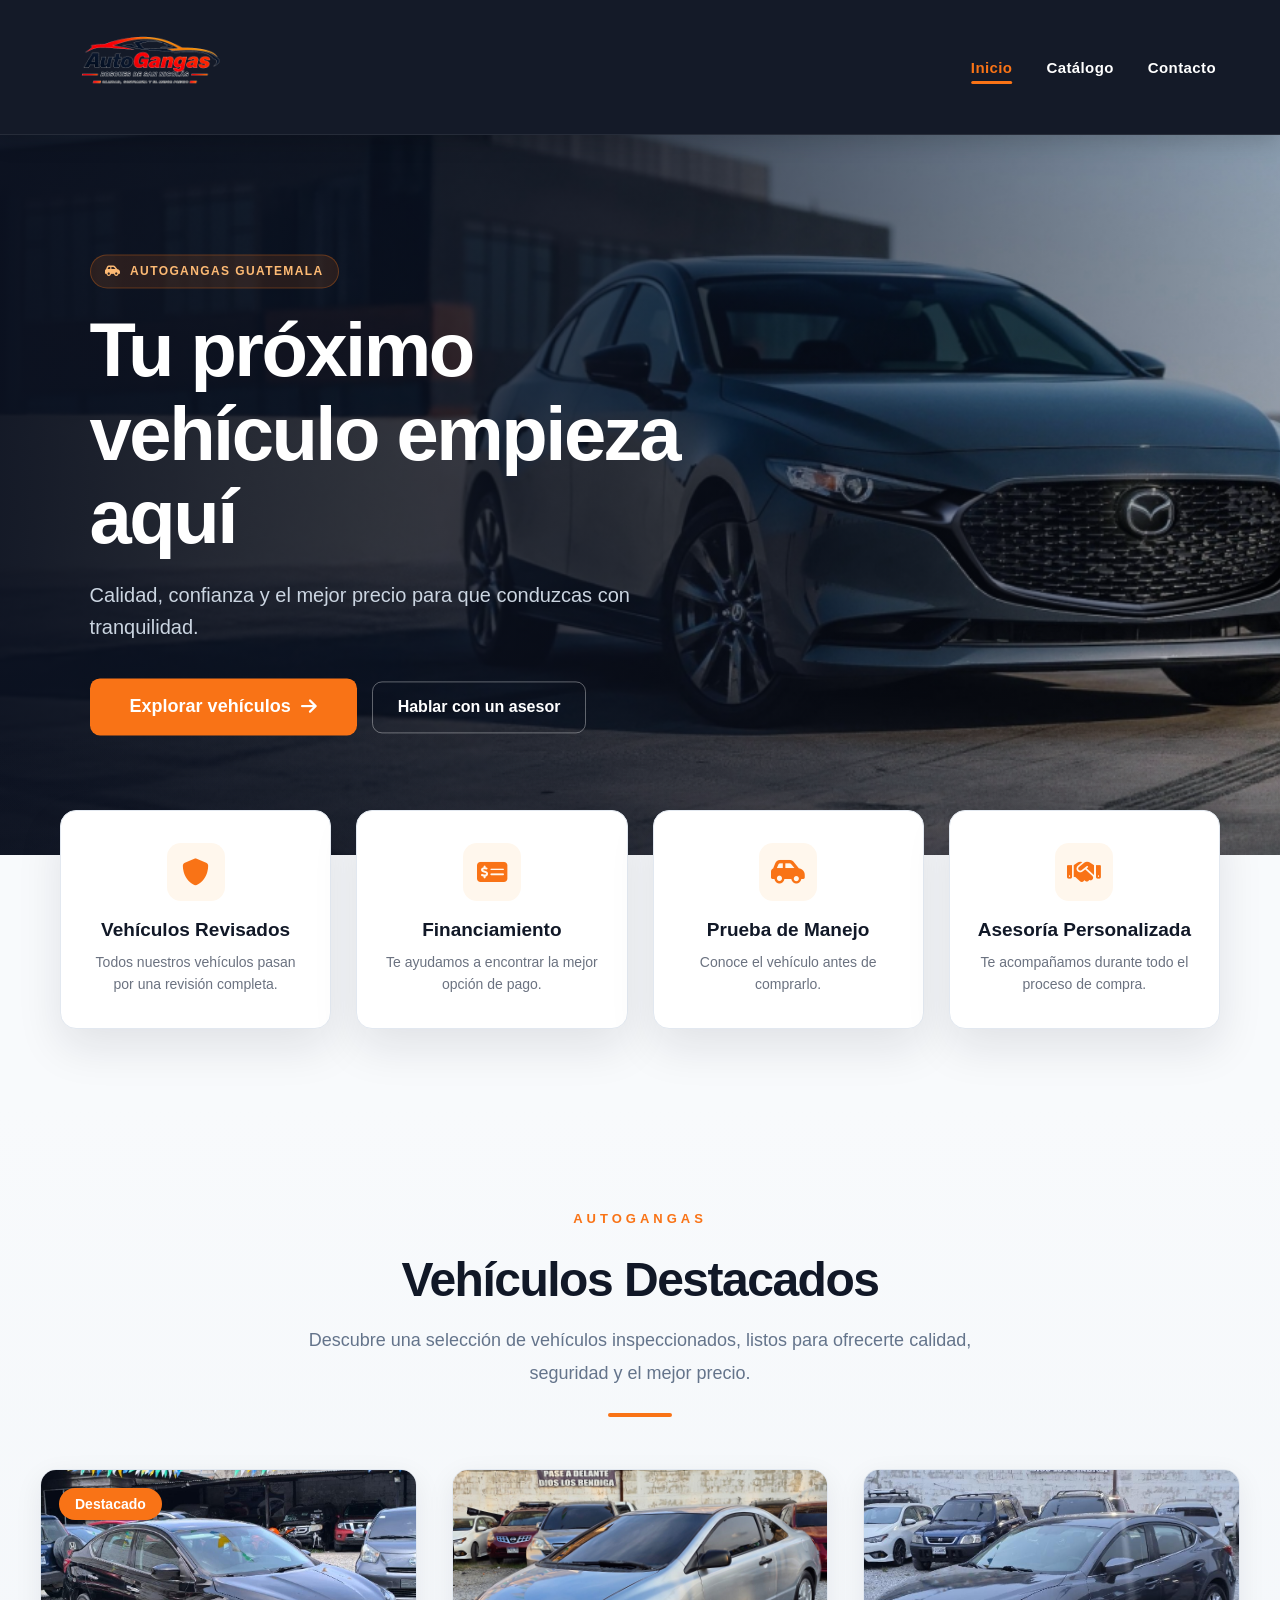
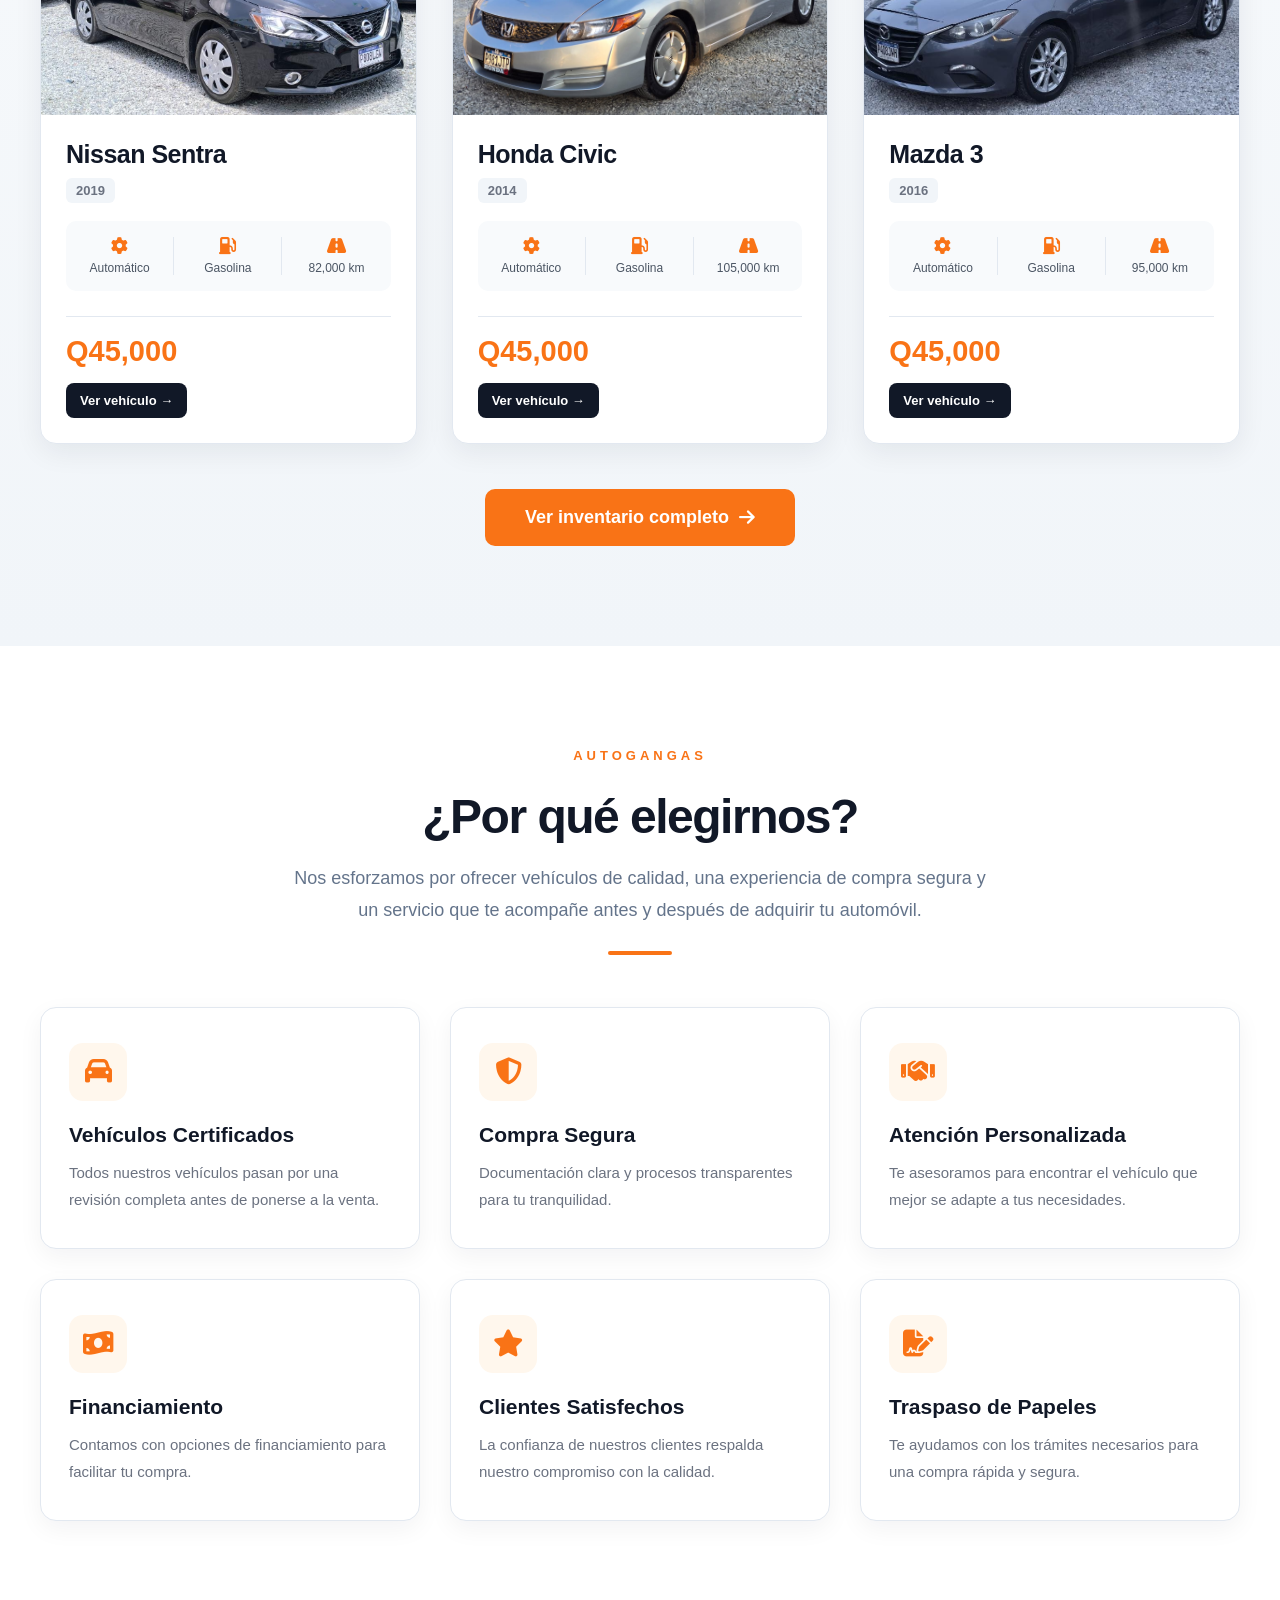
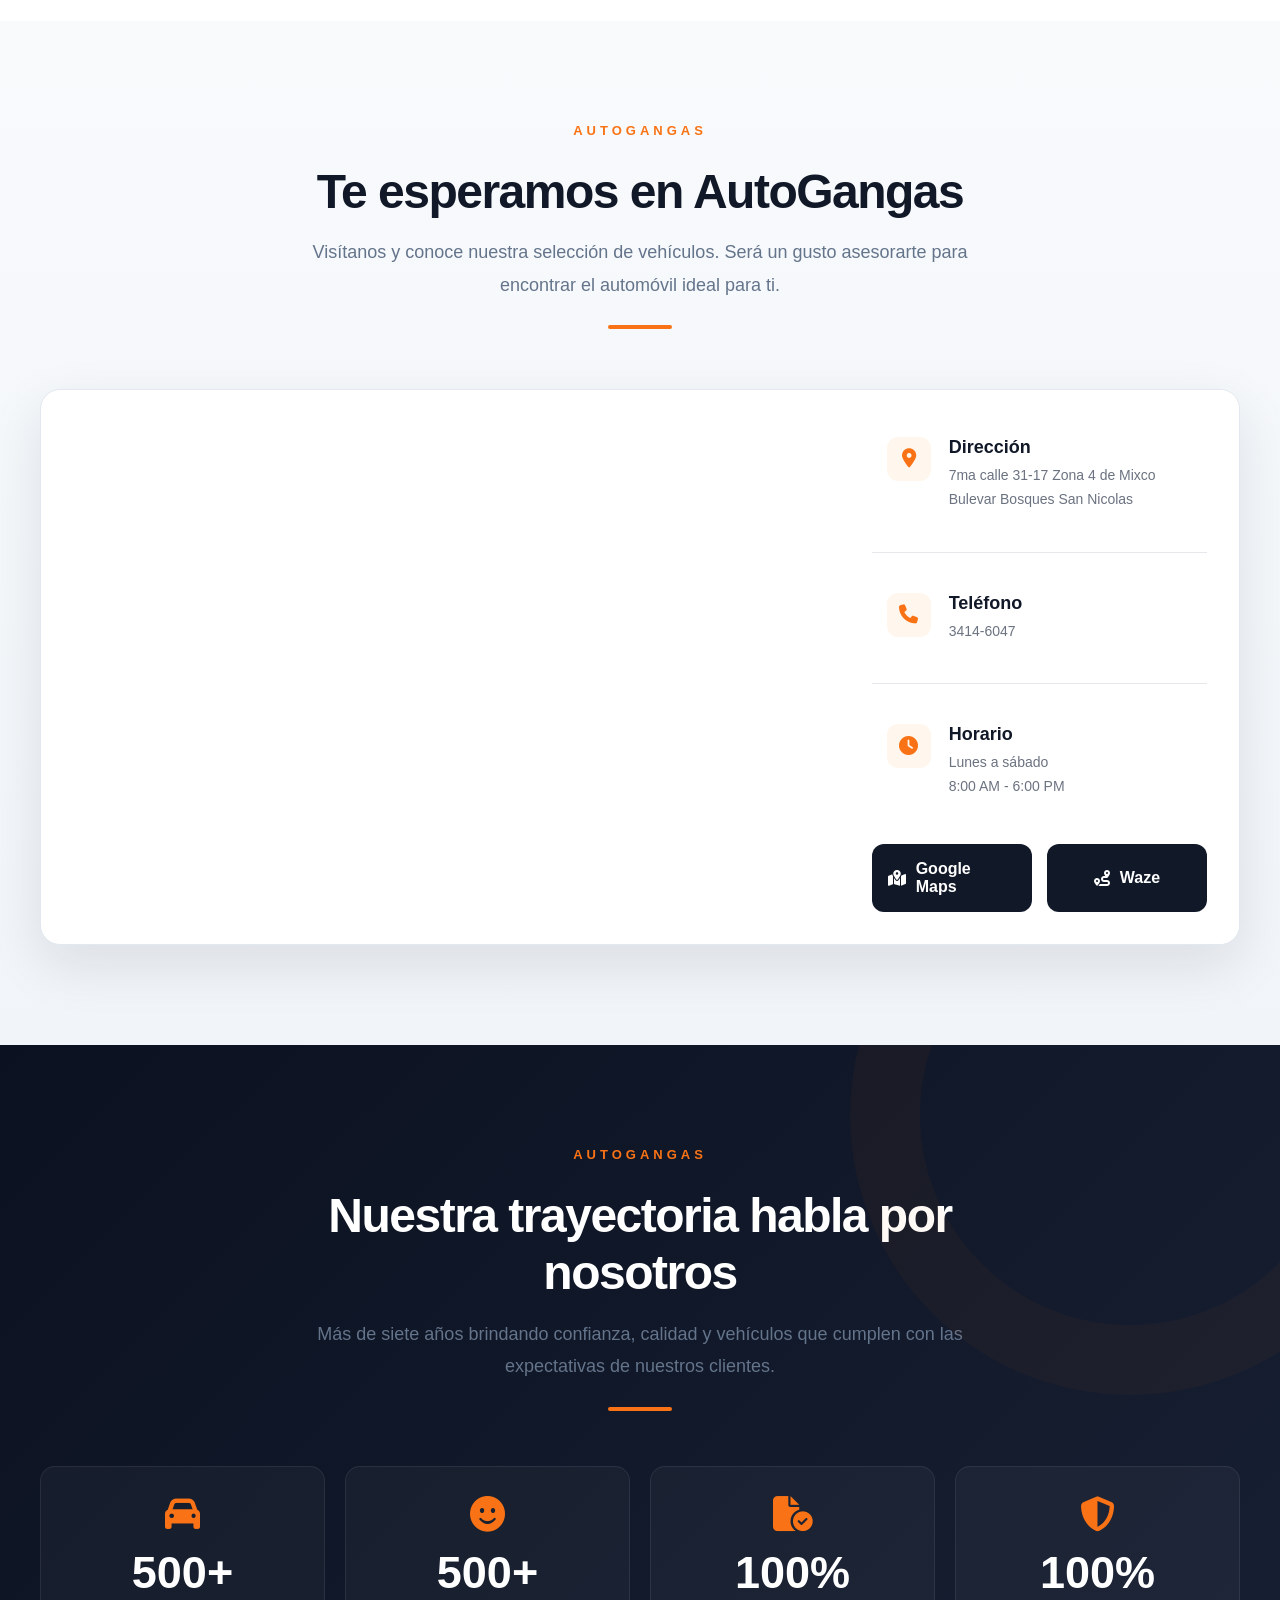
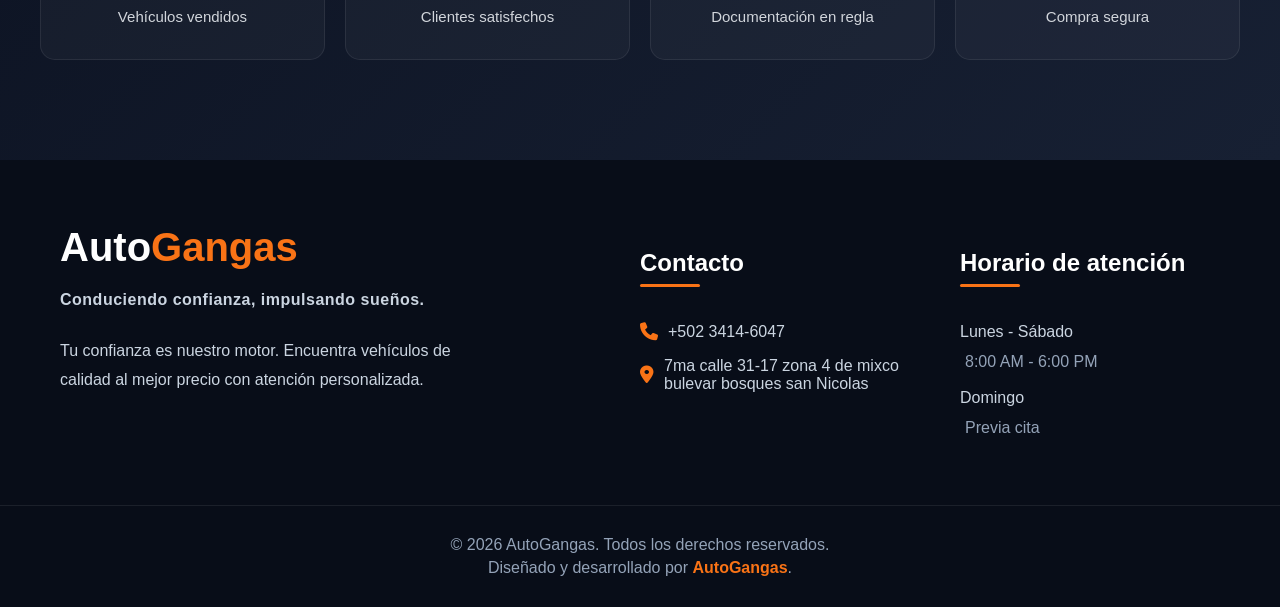
==== commit 1adb4a12: "catalogo,contacto y perfil de carros" ====
--- a/index.html
+++ b/index.html
@@ -3,10 +3,9 @@
 <head>
     <meta charset="UTF-8">
     <meta name="viewport" content="width=device-width, initial-scale=1.0">
-    <title>AutoGangas Bosques de San Nicolas</title>
+    <title>AutoGangas | Vehículos de calidad en Guatemala</title>
     <link rel="stylesheet" href="https://cdnjs.cloudflare.com/ajax/libs/font-awesome/6.7.2/css/all.min.css">
     <link rel="stylesheet" href="CSS/style.css">
-    <link rel="stylesheet" href="CSS/responsive.css">
 </head>
 <body>
     
@@ -15,7 +14,7 @@
         <img src="img/logotipo.png" class="logo" alt="AutoGangas">
     </a>
     <nav>
-        <a href="index.html">Inicio</a>
+        <a href="index.html" class="activo">Inicio</a>
         <a href="catalogo.html">Catálogo</a>
         <a href="contactos.html">Contacto</a>
     </nav>
@@ -25,14 +24,18 @@
     <img src="img/Portada.jpg" alt="Portada">
      <div class="hero-content">
 
-        <h1>Encuentra el vehículo ideal</h1>
+        <span class="hero-etiqueta"><i class="fa-solid fa-car-side"></i> AUTOGANGAS GUATEMALA</span>
+        <h1>Tu próximo vehículo empieza aquí</h1>
         <p>
             Calidad, confianza y el mejor precio para que conduzcas con tranquilidad.
         </p>
-        <a href="catalogo.html" class="boton">Ver catálogo</a>
+        <div class="hero-acciones">
+            <a href="catalogo.html" class="boton">Explorar vehículos <i class="fa-solid fa-arrow-right"></i></a>
+            <a href="contactos.html" class="boton-secundario">Hablar con un asesor</a>
+        </div>
     </div>
     </section>
-    <section class="caracteristicas">
+    <section class="caracteristicas" aria-label="Beneficios de AutoGangas">
 
     <div class="item">
         <i class="fa-solid fa-shield"></i>
@@ -59,7 +62,7 @@
     </div>
 </section>
 
-<section class="vehiculos">
+<section class="vehiculos" id="vehiculos-destacados">
   <div class="encabezado-seccion">
     <span class="etiqueta-seccion">AUTOGANGAS</span>
     <h2 class="titulo-seccion">
@@ -72,7 +75,7 @@
     <div class="linea-seccion"></div>
 </div>
     <div class="contenedor-cards">
-        <a href="Nissan.html" class="card">
+        <a href="Carros/Nissan.html" class="card">
             <span class="etiqueta">Destacado</span>
             <img src="img/Nissan Sentra.jpeg" alt="Nissan Sentra">
             <div class="contenido-card">
@@ -89,7 +92,7 @@
                 </span>
             </div>
         </a>
-        <a href="civic.html" class="card">
+        <a href="Carros/Honda.html" class="card">
             <img src="img/Honda civic.jpeg" alt="Honda Civic">
             <div class="contenido-card">
                 <h3>Honda Civic</h3>
@@ -105,7 +108,7 @@
                 </span>
             </div>
         </a>
-        <a href="Mazda3.html" class="card">
+        <a href="Carros/Mazda3.html" class="card">
             <img src="img/Mazda 3.jpeg" alt="Mazda 3">
             <div class="contenido-card">
                 <h3>Mazda 3</h3>
@@ -121,6 +124,9 @@
                 </span>
             </div>
         </a>
+    </div>
+    <div class="ver-inventario">
+        <a href="catalogo.html" class="boton">Ver inventario completo <i class="fa-solid fa-arrow-right"></i></a>
     </div>
 </section>
 <section class="elegirnos">
@@ -345,4 +351,4 @@
 </a>
 <script src="JS/script.js"></script>
 </body>
-</html>+</html>
--- a/CSS/style.css
+++ b/CSS/style.css
@@ -145,7 +145,7 @@
     box-shadow:0 12px 30px rgba(249,115,22,.35);
 }
 /*==================================================
-                CARACTERÍSTICAS
+                CARACTERÃSTICAS
 ==================================================*/
 .caracteristicas{
     max-width: 1200px;
@@ -195,7 +195,7 @@
 }
 
 /*==================================================
-                VEHÍCULOS
+                VEHÃCULOS
 ==================================================*/
 .vehiculos{
     padding: 80px 20px;
@@ -338,7 +338,7 @@
 }
 
 /*==================================================
-                ¿POR QUÉ ELEGIRNOS?
+                Â¿POR QUÃ‰ ELEGIRNOS?
 ==================================================*/
 .elegirnos{
     padding: 90px 20px;
@@ -392,7 +392,7 @@
 }
 
 /*==================================================
-                    UBICACIÓN
+                    UBICACIÃ“N
 ==================================================*/
 .ubicacion{
     padding: 90px 20px;
@@ -434,7 +434,7 @@
     transform:scale(1.02);
 }
 
-/*========== INFORMACIÓN ==========*/
+/*========== INFORMACIÃ“N ==========*/
 
 .info-ubicacion{
     display: flex;
@@ -572,7 +572,7 @@
 }
 
 /*==================================================
-                  ESTADÍSTICAS
+                  ESTADÃSTICAS
 ==================================================*/
 .estadisticas{
     padding: 100px 20px;
@@ -807,7 +807,7 @@
 }
 
 /*==================================================
-                BOTÓN WHATSAPP
+                BOTÃ“N WHATSAPP
 ==================================================*/
 
 .whatsapp{
@@ -861,7 +861,7 @@
 .whatsapp:active{
     transform: scale(.96);
 }
-/* Aparición al hacer scroll */
+/* ApariciÃ³n al hacer scroll */
 .whatsapp.oculto{
     opacity: 0;
     visibility: hidden;
@@ -886,4 +886,169 @@
         transform: translateX(0);
     }
 
+}
+
+/*==================================================
+        REDISEÃ‘O PROFESIONAL Y RESPONSIVE 2026
+==================================================*/
+
+:root{
+    --azul:#111827;
+    --azul-profundo:#0B1120;
+    --naranja:#F97316;
+    --naranja-oscuro:#EA580C;
+    --fondo:#F8FAFC;
+    --texto:#64748B;
+    --borde:#E2E8F0;
+    --blanco:#FFFFFF;
+}
+
+*{box-sizing:border-box;}
+body{color:var(--azul);background:var(--fondo);}
+
+.encabezado{
+    min-height:78px;
+    padding:12px max(5%,20px);
+    background:rgba(11,17,32,.96);
+    border-bottom:1px solid rgba(255,255,255,.08);
+    backdrop-filter:blur(14px);
+}
+.logo{width:165px;display:block;}
+nav{gap:34px;}
+nav a{font-size:15px;letter-spacing:.4px;}
+
+.hero{height:min(720px,calc(100vh - 78px));min-height:580px;}
+.hero::before{
+    background:linear-gradient(90deg,rgba(11,17,32,.94) 0%,rgba(11,17,32,.72) 46%,rgba(11,17,32,.18) 100%);
+}
+.hero::after{
+    content:"";position:absolute;inset:auto 0 0;height:130px;z-index:1;
+    background:linear-gradient(transparent,rgba(11,17,32,.25));
+}
+.hero-content{left:max(7%,25px);bottom:50%;max-width:670px;transform:translateY(50%);}
+.hero-etiqueta{
+    display:inline-flex;align-items:center;gap:9px;margin-bottom:20px;padding:9px 14px;
+    color:#FDBA74;background:rgba(249,115,22,.12);border:1px solid rgba(249,115,22,.3);
+    border-radius:30px;font-size:12px;font-weight:800;letter-spacing:1.4px;
+}
+.hero-content h1{max-width:650px;font-size:clamp(48px,6vw,76px);letter-spacing:-2.5px;}
+.hero-content p{max-width:600px;color:#CBD5E1;font-size:20px;}
+.hero-acciones{display:flex;align-items:center;flex-wrap:wrap;gap:15px;}
+.boton{display:inline-flex;align-items:center;justify-content:center;gap:10px;border-radius:10px;}
+.boton-secundario{
+    display:inline-flex;align-items:center;justify-content:center;padding:16px 25px;color:#fff;
+    border:1px solid rgba(255,255,255,.35);border-radius:10px;font-weight:700;text-decoration:none;
+    transition:.3s;
+}
+.boton-secundario:hover{background:#fff;color:var(--azul);transform:translateY(-3px);}
+
+.caracteristicas{
+    position:relative;z-index:5;margin:-45px auto 80px;padding:0 20px;
+}
+.item{
+    position:relative;overflow:hidden;padding:32px 24px;border:1px solid var(--borde);
+    border-radius:16px;box-shadow:0 18px 45px rgba(15,23,42,.1);
+}
+.item::before{content:"";position:absolute;inset:0 auto 0 0;width:4px;background:var(--naranja);transform:scaleY(0);transition:.3s;}
+.item:hover::before{transform:scaleY(1);}
+.item i{width:58px;height:58px;display:grid;place-items:center;margin:0 auto 18px;background:#FFF7ED;border-radius:14px;font-size:27px;}
+.item h3{margin:0 0 10px;font-size:19px;}
+.item p{margin:0;font-size:14px;}
+
+.vehiculos,.ubicacion{background:linear-gradient(180deg,#F8FAFC,#F1F5F9);}
+.elegirnos{background:#fff;}
+.vehiculos,.elegirnos,.ubicacion,.estadisticas{padding:100px 20px;}
+.encabezado-seccion{margin-bottom:52px;}
+.titulo-seccion{margin:10px 0 16px;font-size:clamp(34px,5vw,48px);letter-spacing:-1.5px;}
+.descripcion-seccion{margin:0;color:var(--texto);}
+.linea-seccion{width:64px;height:4px;margin-top:24px;}
+.linea-seccion::before,.linea-seccion::after{display:none;}
+
+.card{
+    display:flex;flex-direction:column;border:1px solid var(--borde);border-radius:16px;
+    box-shadow:0 8px 28px rgba(15,23,42,.07);
+}
+.card::after{content:"";position:absolute;inset:auto 0 0;height:4px;background:var(--naranja);transform:scaleX(0);transform-origin:left;transition:.35s;}
+.card:hover::after{transform:scaleX(1);}
+.card img{height:245px;display:block;}
+.contenido-card{display:flex;flex:1;flex-direction:column;padding:25px;}
+.contenido-card h3{margin:0;font-size:25px;letter-spacing:-.5px;}
+.anio{display:inline-flex;align-self:flex-start;margin:9px 0 18px;padding:5px 10px;background:#F1F5F9;border-radius:6px;font-size:13px;font-weight:700;}
+.datos{grid-template-columns:repeat(3,minmax(0,1fr));gap:0;padding:16px 0;background:#F8FAFC;border-radius:10px;}
+.datos div{min-width:0;flex-direction:column;gap:7px;padding:0 7px;font-size:12px;text-align:center;}
+.datos div:not(:last-child){border-right:1px solid var(--borde);}
+.datos i{font-size:17px;}
+.precio{margin:auto 0 15px;padding-top:18px;border-top:1px solid var(--borde);font-size:29px;}
+.ver-mas{align-self:flex-start;padding:10px 14px;color:#fff;background:var(--azul);border-radius:8px;font-size:13px;}
+.card:hover .ver-mas{color:#fff;background:var(--naranja);}
+.ver-inventario{margin-top:45px;text-align:center;}
+
+.elegir-card{
+    position:relative;padding:35px 28px;border:1px solid var(--borde);border-radius:16px;
+    box-shadow:0 8px 25px rgba(15,23,42,.05);text-align:left;
+}
+.elegir-card i{width:58px;height:58px;display:grid;place-items:center;margin:0 0 22px;background:#FFF7ED;border-radius:14px;font-size:27px;}
+.elegir-card h3{margin:0 0 12px;font-size:21px;}
+.elegir-card p{margin:0;font-size:15px;}
+
+.contenedor-ubicacion{gap:0;overflow:hidden;background:#fff;border:1px solid var(--borde);border-radius:20px;box-shadow:0 20px 55px rgba(15,23,42,.1);}
+.mapa{border-radius:0;box-shadow:none;}
+.mapa:hover{transform:none;box-shadow:none;}
+.info-ubicacion{padding:32px;border-radius:0;box-shadow:none;}
+.info-item{padding:15px;}
+.info-item i{width:44px;height:44px;display:grid;place-items:center;flex:0 0 44px;margin:0;background:#FFF7ED;border-radius:11px;font-size:19px;}
+.info-item h3{margin:0 0 6px;font-size:18px;}
+.info-item p{margin:0;font-size:14px;}
+
+.estadisticas{position:relative;overflow:hidden;background:linear-gradient(135deg,#0B1120,#172033);}
+.estadisticas::before{content:"";position:absolute;width:420px;height:420px;top:-210px;right:-130px;border:70px solid rgba(249,115,22,.04);border-radius:50%;}
+.contenedor-estadisticas{gap:20px;margin-top:55px;}
+.estadistica{padding:30px 20px;background:rgba(255,255,255,.035);border:1px solid rgba(255,255,255,.08);border-radius:15px;}
+.estadistica i{margin-bottom:18px;font-size:35px;}
+.estadistica h3{margin:0 0 9px;font-size:45px;}
+.estadistica p{margin:0;font-size:15px;}
+
+.footer{background:#080D18;}
+.footer-contenedor{padding-top:65px;}
+.footer-titulo{margin:0!important;}
+.footer-eslogan{font-style:normal;}
+
+@media(max-width:950px){
+    .caracteristicas{grid-template-columns:repeat(2,1fr);margin-top:50px;}
+    .contenedor-ubicacion{grid-template-columns:1fr;}
+    .mapa iframe{min-height:420px;}
+    .footer-contenedor{grid-template-columns:1fr 1fr;gap:40px;}
+    .footer-logo{grid-column:1/-1;}
+}
+
+@media(max-width:700px){
+    .encabezado{min-height:68px;padding:10px 18px;}
+    .logo{width:135px;}
+    nav{gap:15px;}
+    nav a{font-size:12px;}
+    .hero{height:620px;min-height:0;}
+    .hero::before{background:linear-gradient(90deg,rgba(11,17,32,.92),rgba(11,17,32,.55));}
+    .hero-content{right:20px;left:20px;bottom:55px;transform:none;}
+    .hero-content h1{font-size:44px;letter-spacing:-1.5px;}
+    .hero-content p{font-size:17px;}
+    .hero-acciones{align-items:stretch;flex-direction:column;}
+    .hero-acciones a{width:100%;}
+    .caracteristicas{grid-template-columns:1fr;margin:35px auto 60px;}
+    .vehiculos,.elegirnos,.ubicacion,.estadisticas{padding:75px 16px;}
+    .contenedor-cards,.contenedor-elegir{grid-template-columns:1fr;}
+    .contenedor-ubicacion{margin-top:40px;}
+    .botones-mapa{flex-direction:column;}
+    .footer-contenedor{grid-template-columns:1fr;gap:35px;padding-top:50px;}
+    .footer-logo{grid-column:auto;}
+    .whatsapp{right:18px;bottom:18px;width:58px;height:58px;padding:0 17px;}
+    .whatsapp i{font-size:28px;}
+}
+
+@media(max-width:440px){
+    nav{gap:10px;}
+    nav a{font-size:11px;}
+    .hero-content h1{font-size:38px;}
+    .datos{grid-template-columns:1fr;gap:12px;}
+    .datos div{flex-direction:row;justify-content:center;}
+    .datos div:not(:last-child){border-right:0;}
 }
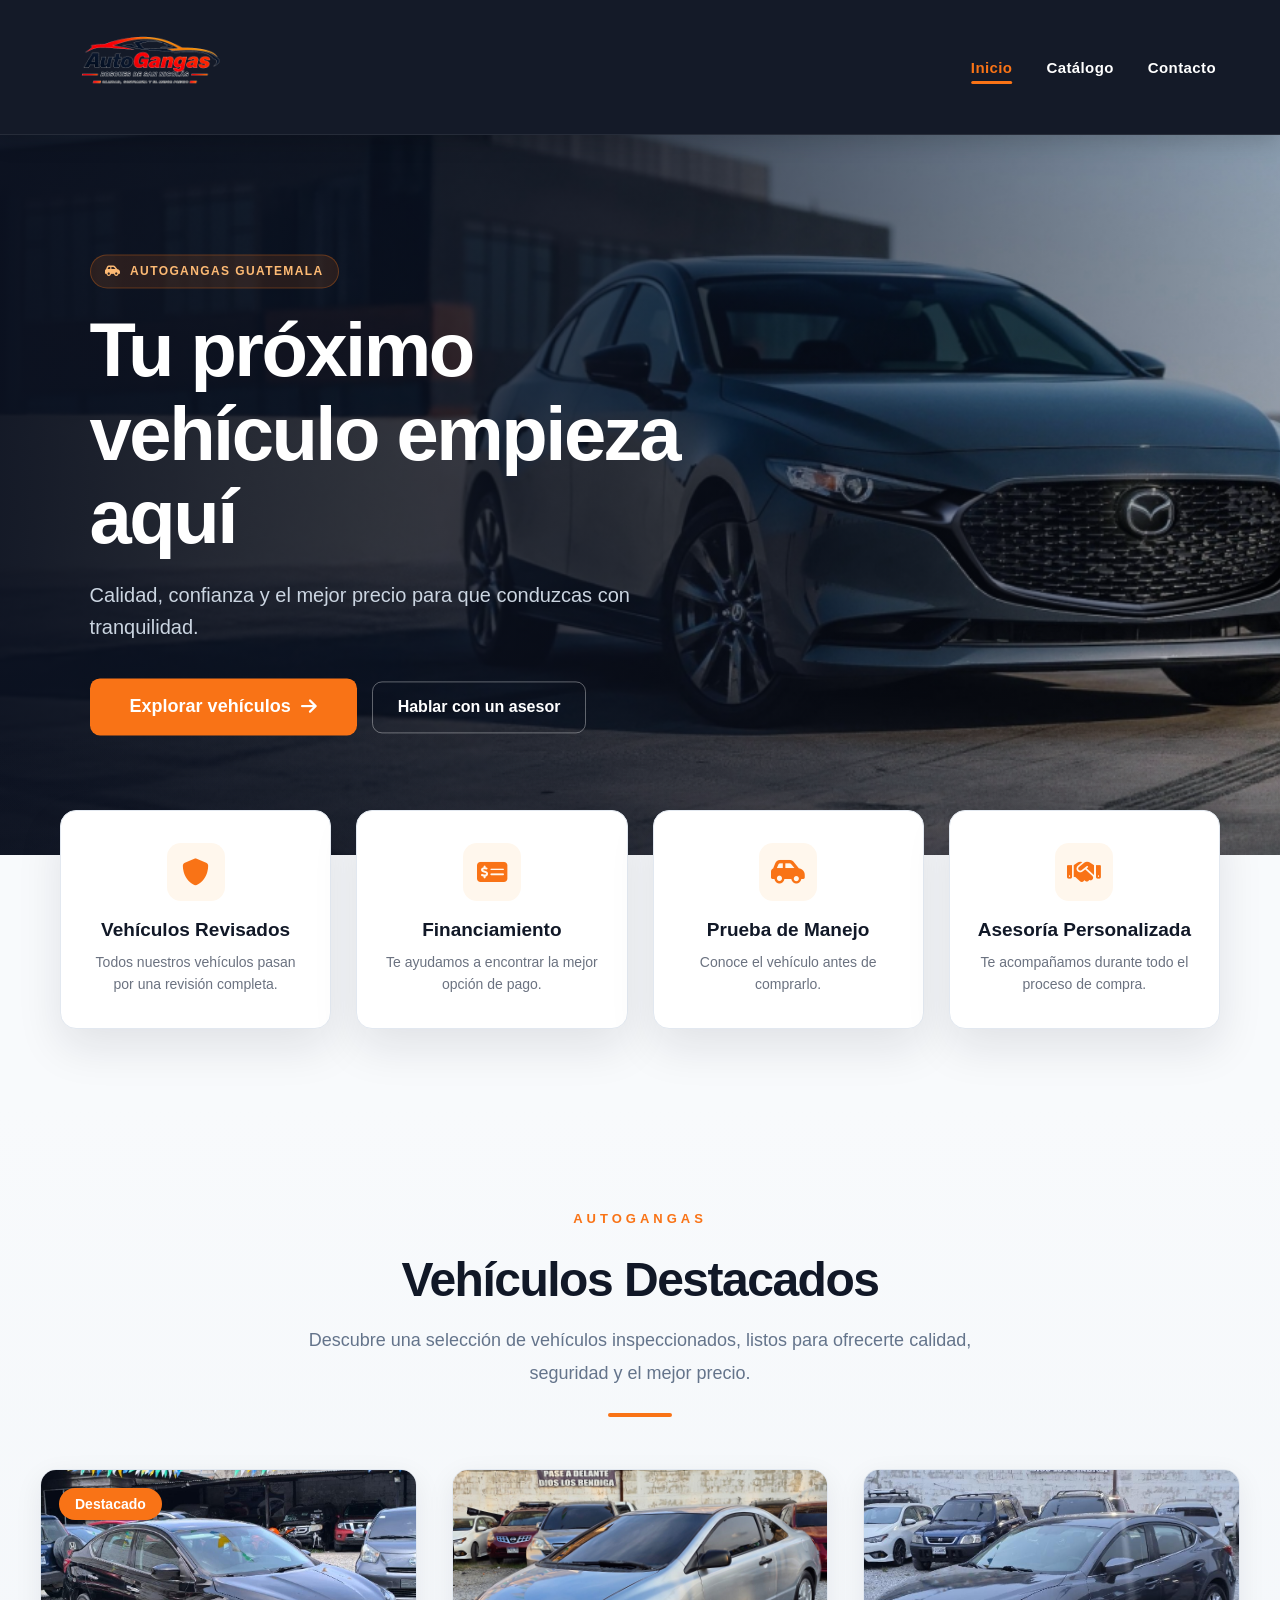
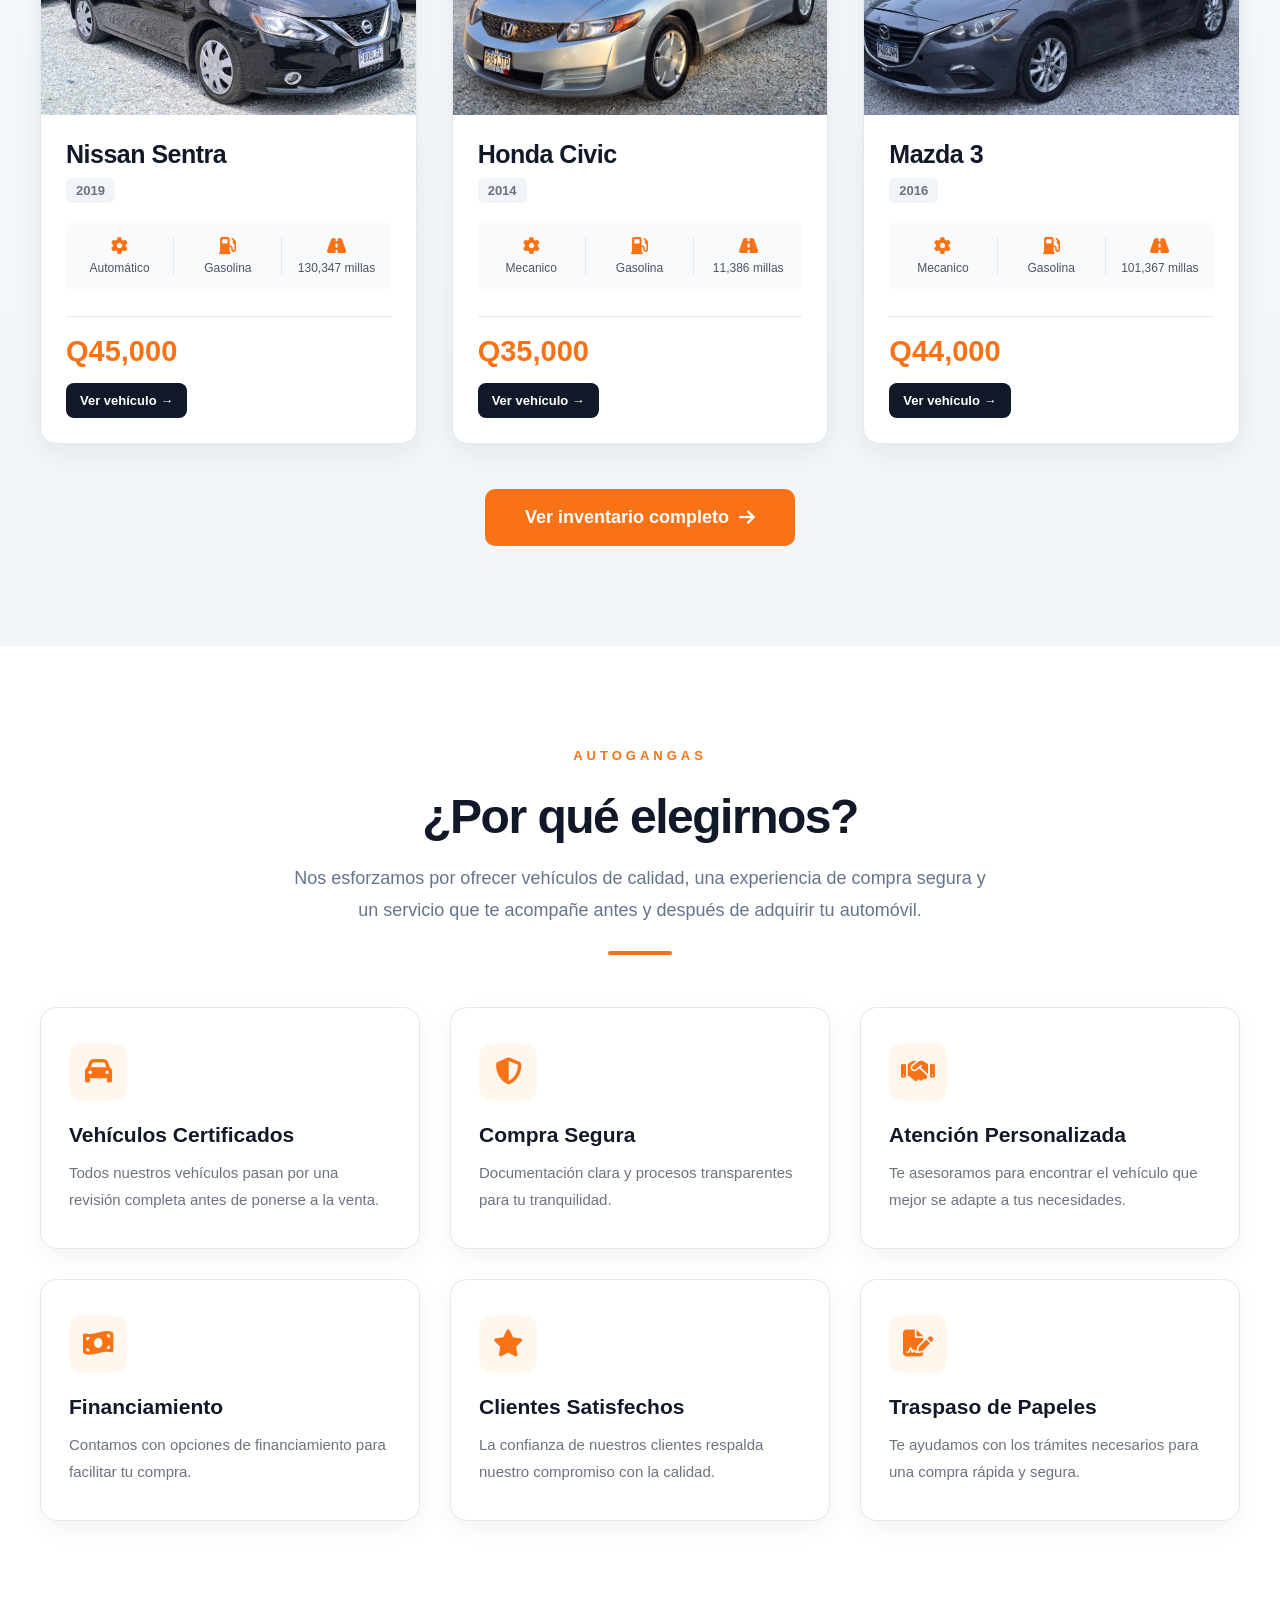
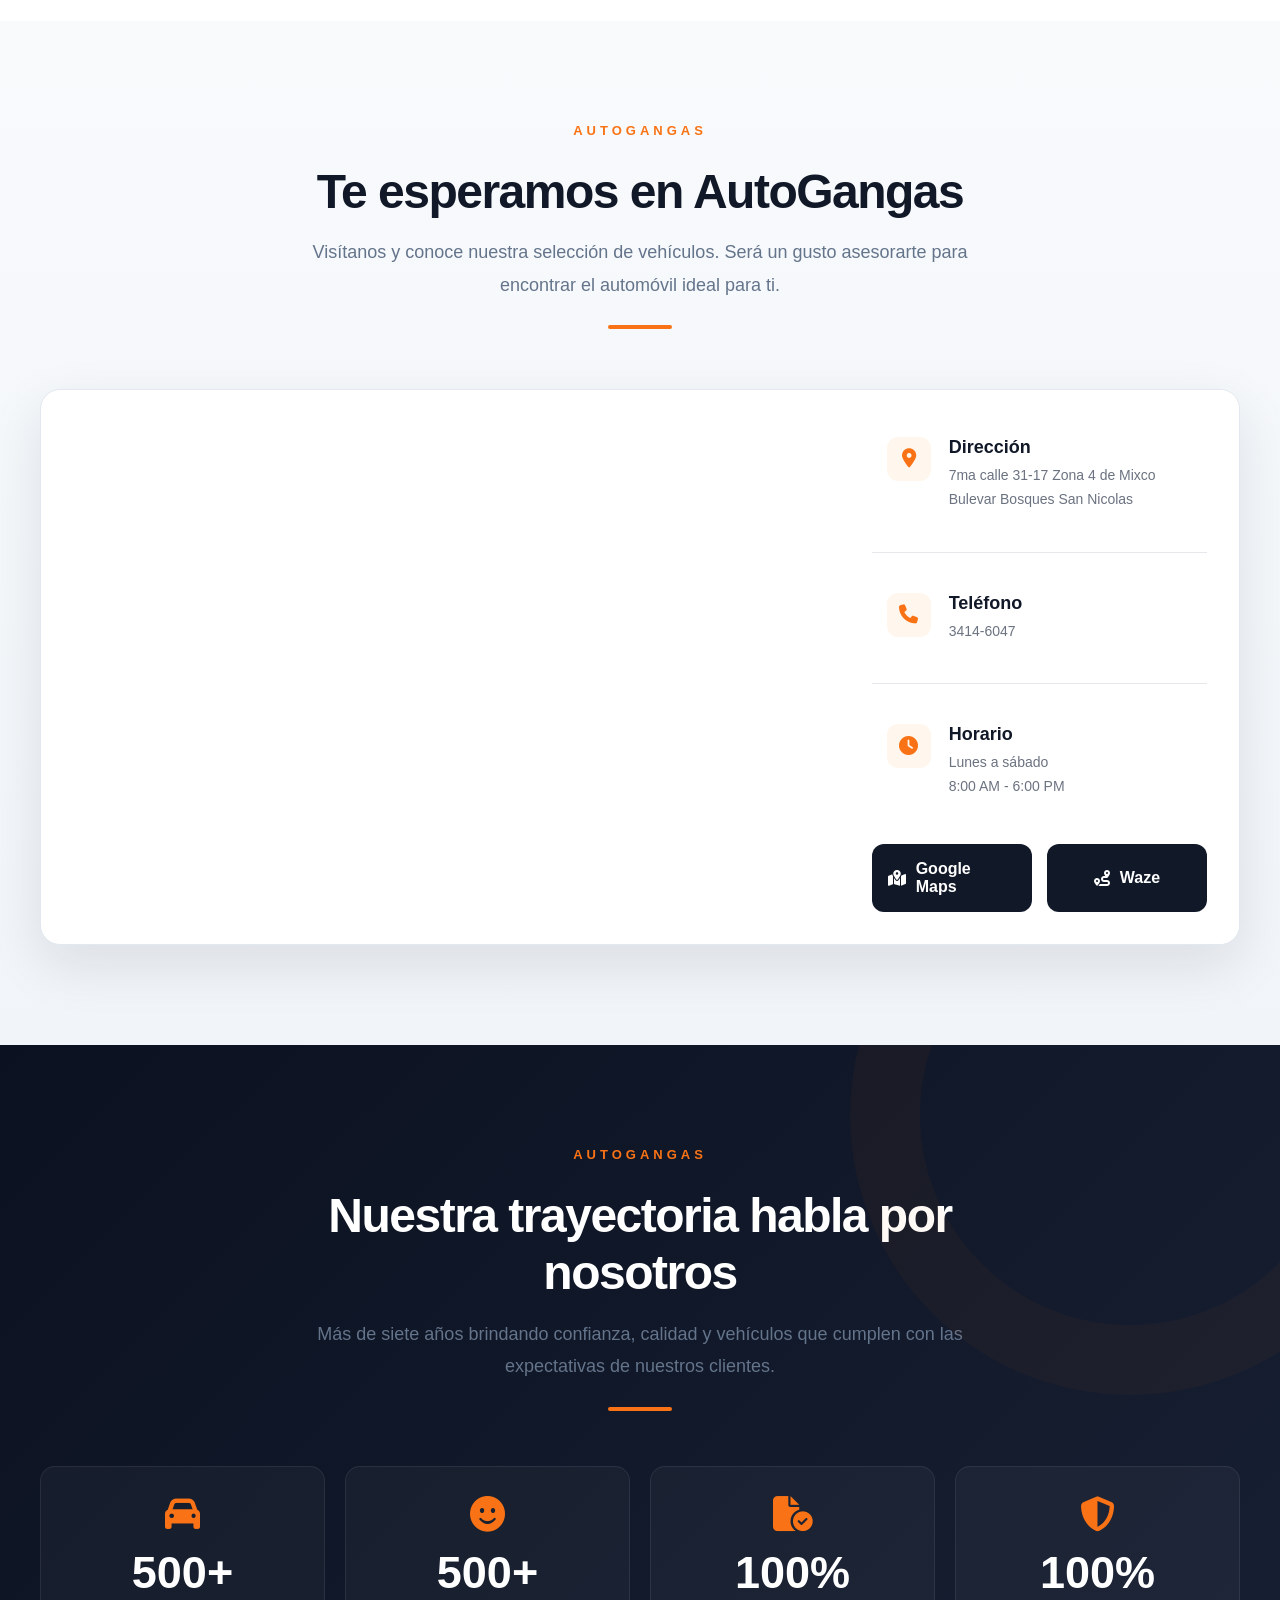
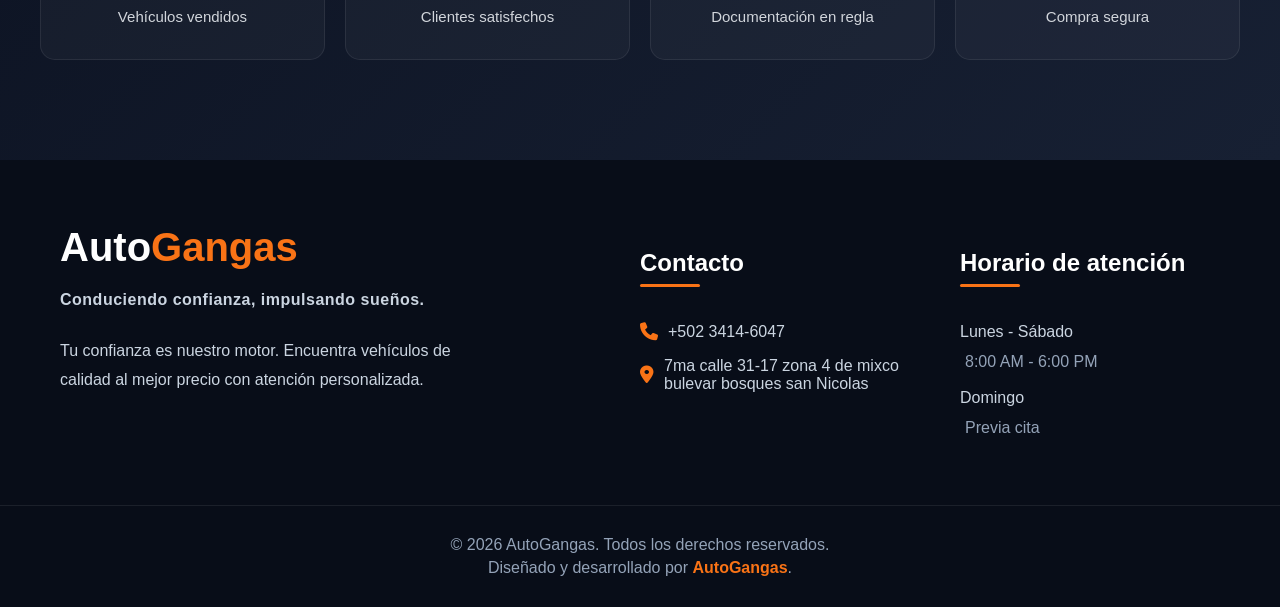
==== commit d7644ecb: "nuevos vehiculos" ====
--- a/index.html
+++ b/index.html
@@ -84,7 +84,7 @@
                 <div class="datos">
                     <div><i class="fa-solid fa-gear"></i> Automático</div>
                     <div><i class="fa-solid fa-gas-pump"></i> Gasolina</div>
-                    <div><i class="fa-solid fa-road"></i> 82,000 km</div>
+                    <div><i class="fa-solid fa-road"></i> 130,347 millas</div>
                 </div>
                 <h2 class="precio">Q45,000</h2>
                 <span class="ver-mas">
@@ -98,11 +98,11 @@
                 <h3>Honda Civic</h3>
                 <p class="anio">2014</p>
                 <div class="datos">
-                    <div><i class="fa-solid fa-gear"></i> Automático</div>
+                    <div><i class="fa-solid fa-gear"></i> Mecanico</div>
                     <div><i class="fa-solid fa-gas-pump"></i> Gasolina</div>
-                    <div><i class="fa-solid fa-road"></i> 105,000 km</div>
-                </div>
-                <h2 class="precio">Q45,000</h2>
+                    <div><i class="fa-solid fa-road"></i> 11,386 millas</div>
+                </div>
+                <h2 class="precio">Q35,000</h2>
                 <span class="ver-mas">
                     Ver vehículo →
                 </span>
@@ -114,11 +114,11 @@
                 <h3>Mazda 3</h3>
                 <p class="anio">2016</p>
                 <div class="datos">
-                    <div><i class="fa-solid fa-gear"></i> Automático</div>
+                    <div><i class="fa-solid fa-gear"></i> Mecanico</div>
                     <div><i class="fa-solid fa-gas-pump"></i> Gasolina</div>
-                    <div><i class="fa-solid fa-road"></i> 95,000 km</div>
-                </div>
-                <h2 class="precio">Q45,000</h2>
+                    <div><i class="fa-solid fa-road"></i> 101,367 millas</div>
+                </div>
+                <h2 class="precio">Q44,000</h2>
                 <span class="ver-mas">
                     Ver vehículo →
                 </span>
